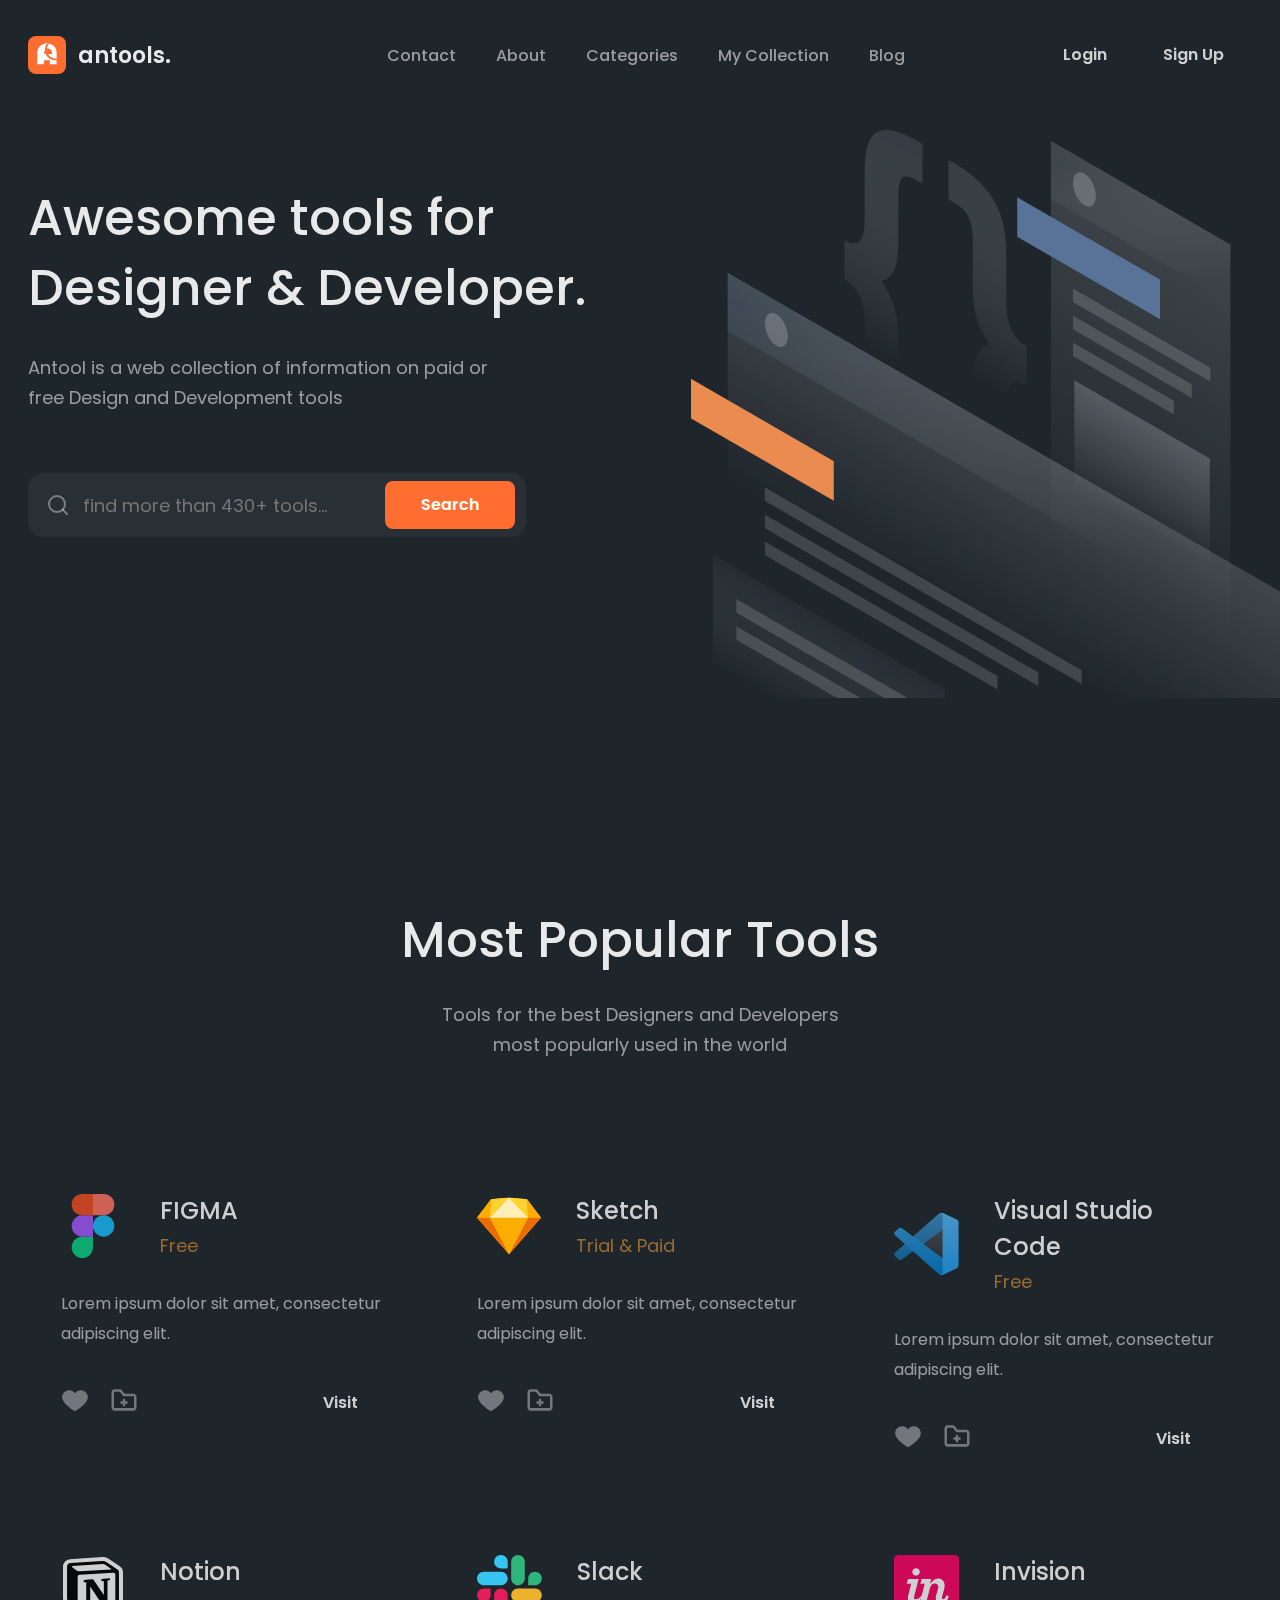
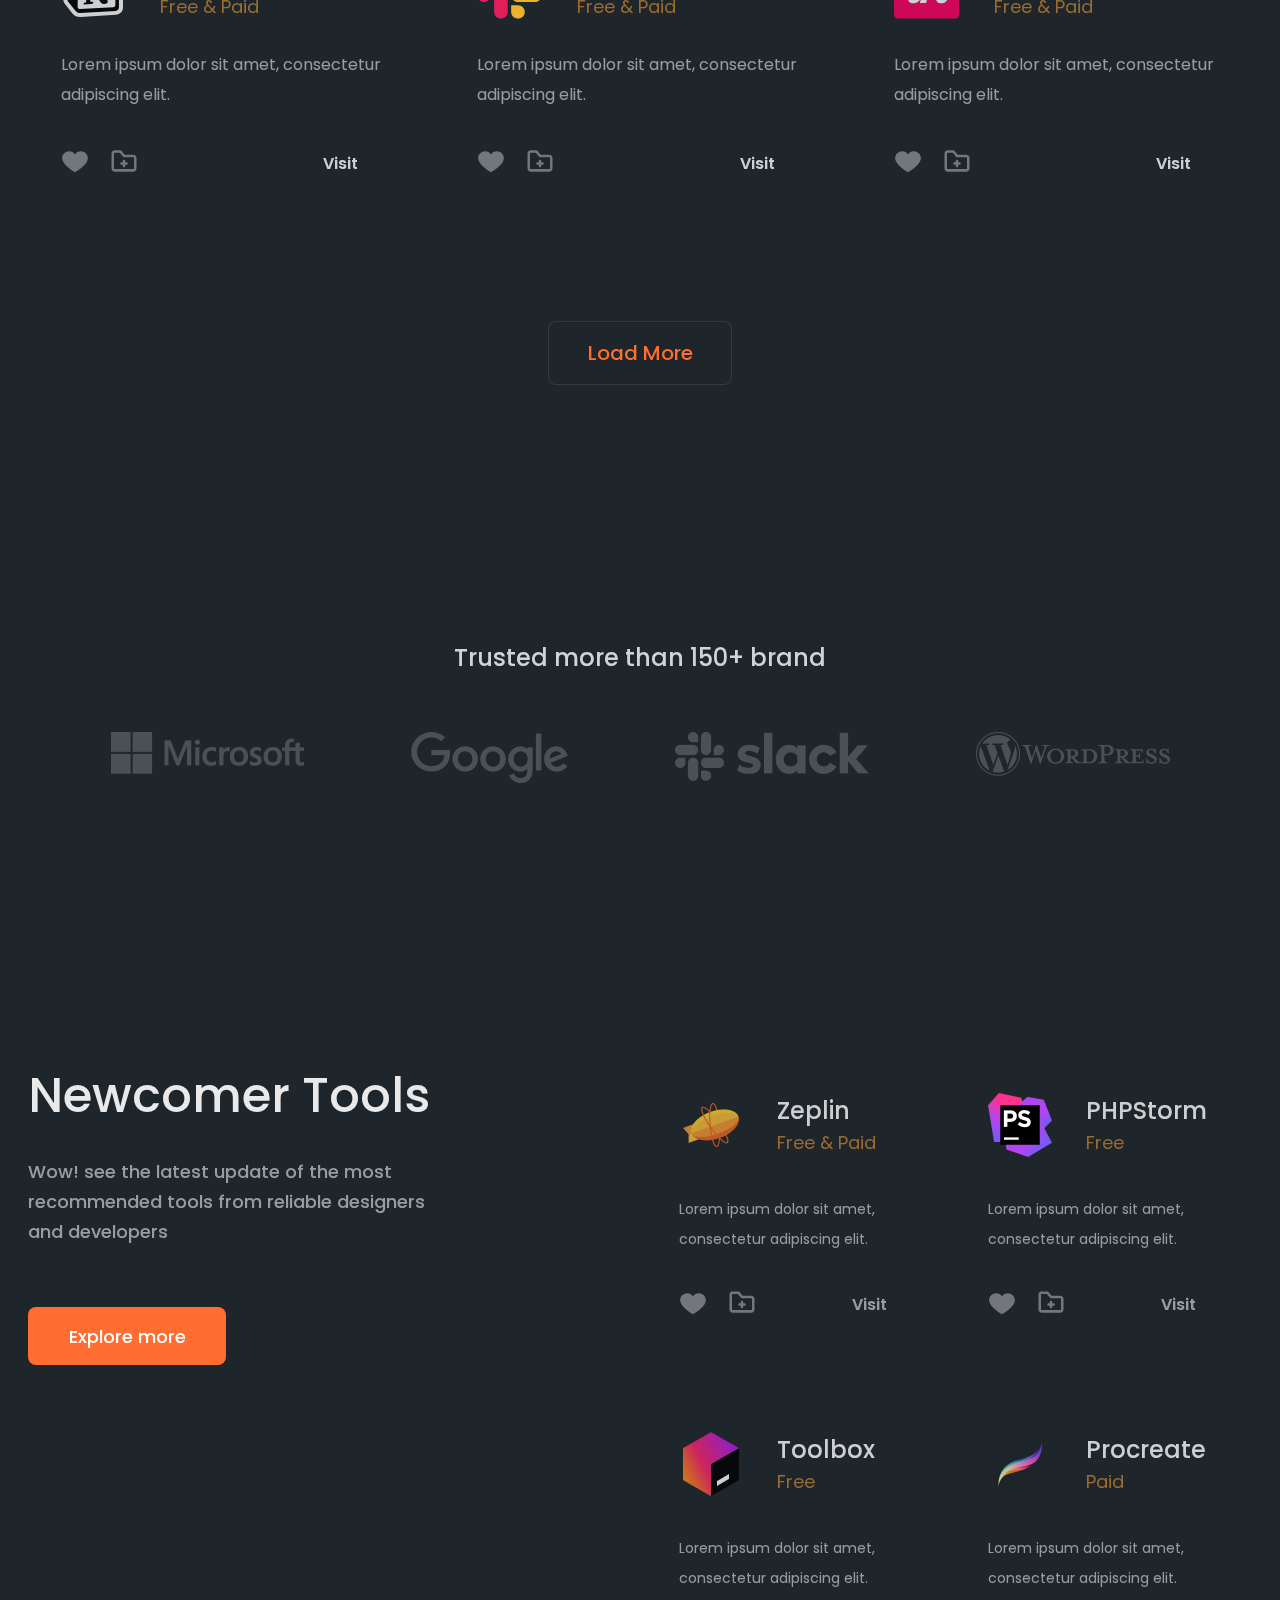
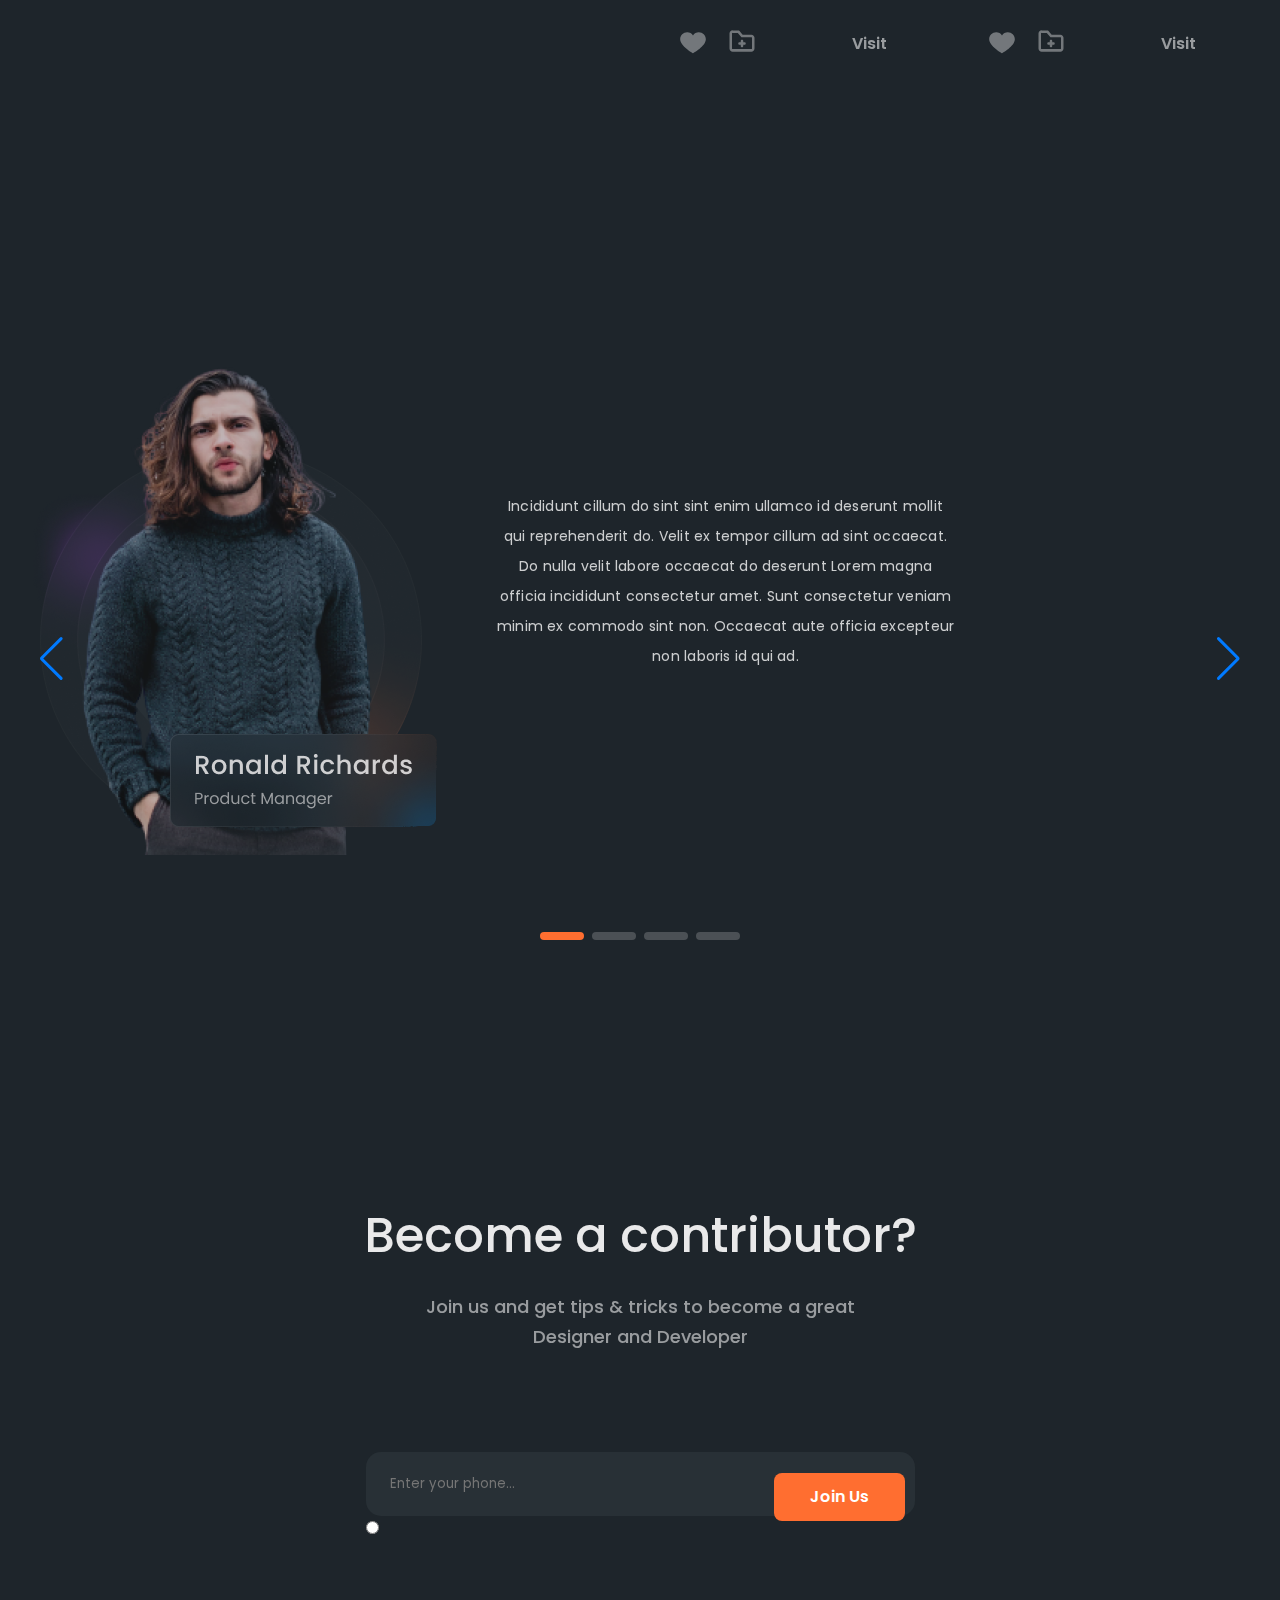
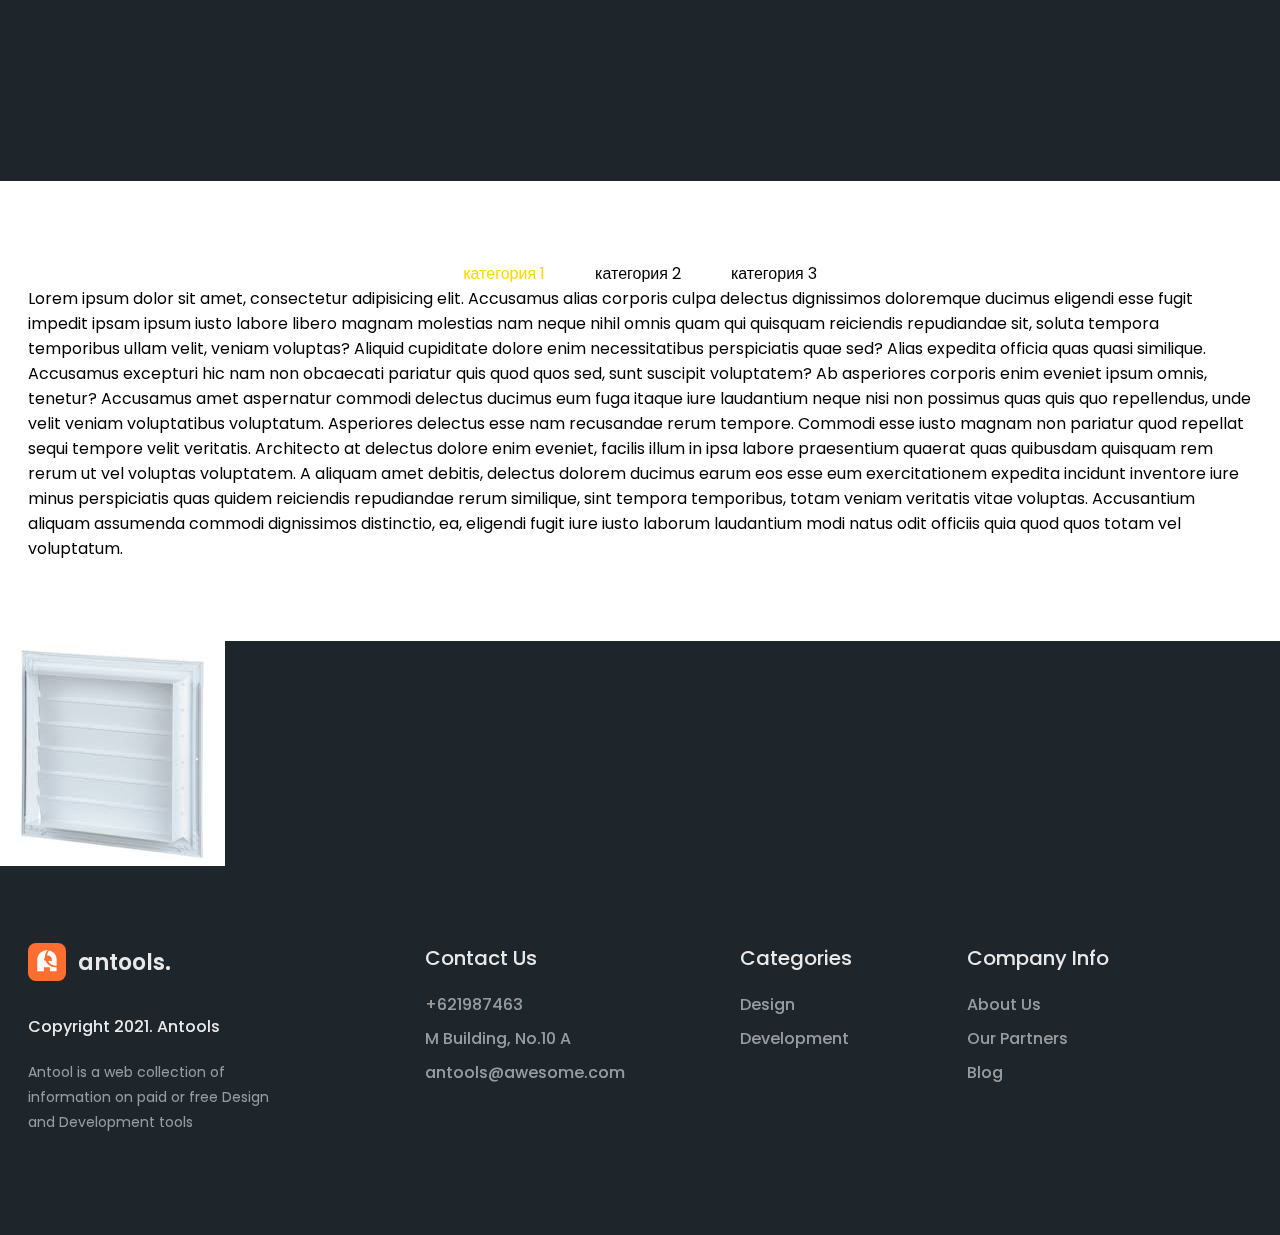
==== index.html @ e83e253d "first load" ====
<!doctype html>
<html lang="en">
<head>
    <meta charset="UTF-8">
    <meta name="viewport"
          content="width=device-width, user-scalable=no, initial-scale=1.0, maximum-scale=1.0, minimum-scale=1.0">
    <meta http-equiv="X-UA-Compatible" content="ie=edge">
    <title>Document</title>
    <link rel="stylesheet" href="src/css/style.css">
    <link
            rel="stylesheet"
            href="https://unpkg.com/swiper/swiper-bundle.min.css"
    />


</head>
<body>

<header id="header" class="header">
    <div class="container">
        <nav class="header__nav">
            <div class="logo">
                <svg width="38" height="38" viewBox="0 0 38 38" fill="none" xmlns="http://www.w3.org/2000/svg">
                    <rect width="38" height="38" rx="8" fill="#FF6E30"/>
                    <path fill-rule="evenodd" clip-rule="evenodd"
                          d="M19.9645 12.4359C19.632 12.4359 19.3089 12.4769 19 12.5542C19.1988 10.7606 19.9148 9.12398 20.9963 7.79492C25.2971 8.30464 28.6332 11.9646 28.6332 16.4029V22.7294C28.4605 22.7391 28.2864 22.744 28.1112 22.744C24.6706 22.744 21.6709 20.8483 20.1028 18.0423H23.9315V16.4029C23.9315 14.212 22.1554 12.4359 19.9645 12.4359Z"
                          fill="white"/>
                    <path fill-rule="evenodd" clip-rule="evenodd"
                          d="M9.25642 16.9507C9.25642 11.625 13.5738 7.30762 18.8995 7.30762C21.5623 7.30762 23.9731 8.38695 25.7182 10.132C24.1095 8.52336 21.9351 7.48044 19.5191 7.32724C17.894 9.12575 16.9044 11.5095 16.9044 14.1243C16.9044 14.3194 16.9099 14.5131 16.9208 14.7055C16.299 15.2538 15.9068 16.0565 15.9068 16.9507V17.6157H21.8922L17.5214 17.6158C18.9445 21.4968 22.672 24.2661 27.0462 24.2661C27.5546 24.2661 28.0543 24.2287 28.5425 24.1565V28.2563H21.8922V24.2661H15.9068V28.2563H9.25642V20.9409V16.9507Z"
                          fill="white"/>
                </svg>
                <h1 class="logo__title">antools.</h1>
            </div>

            <div class="header__right">
                <ul class="header__list">
                    <li class="header__item">
                        <a class="header__link" href="./pages/contact/index.html">
                            Contact
                        </a>
                    </li>
                    <li class="header__item">
                        <a class="header__link" href="./pages/about/index.html">
                            About
                        </a>
                    </li>
                    <li class="header__item">
                        <a class="header__link" href="">
                            Categories
                        </a>
                    </li>
                    <li class="header__item">
                        <a class="header__link" href="">
                            My Collection
                        </a>
                    </li>
                    <li class="header__item">
                        <a class="header__link" href="">
                            Blog
                        </a>
                    </li>
                </ul>
                <div class="header__btns">
                    <button class="btn btn_login" type="button">Login</button>
                    <button class="btn btn_signUp" type="button">Sign Up</button>
                </div>
            </div>
        </nav>
        <div class="burger ">
            <span class="burger__line"></span>
        </div>
    </div>
</header>
<main class="main">
    <section class="home">
        <div class="container">
            <h2 class="title title_left">
                Awesome tools for <br>
                Designer & Developer.
            </h2>

            <p class="subtitle subtitle_left">
                Antool is a web collection of information on paid or <br>
                free Design and Development tools
            </p>

            <form class="form" action="">
                    <span class='form__search'>
                        <svg width="25" height="24" viewBox="0 0 25 24" fill="none" xmlns="http://www.w3.org/2000/svg">
<path d="M11 19C15.4183 19 19 15.4183 19 11C19 6.58172 15.4183 3 11 3C6.58172 3 3 6.58172 3 11C3 15.4183 6.58172 19 11 19Z"
      stroke="white" stroke-opacity="0.38" stroke-width="2" stroke-linecap="round" stroke-linejoin="round"/>
<path d="M21 20.9999L16.65 16.6499" stroke="white" stroke-opacity="0.38" stroke-width="2" stroke-linecap="round"
      stroke-linejoin="round"/>
</svg>
                    </span>
                <input class="form__field" type="search" placeholder="find more than 430+ tools...">
                <button class="button button_form" type="submit">Search</button>
            </form>

        </div>
    </section>
    <section class="tools">
        <div class="container">
            <h2 class="title title_center">Most Popular Tools</h2>
            <p class="subtitle subtitle_center">Tools for the best Designers and Developers <br>
                most popularly used in the world</p>
            <div class="tools__row">
                <div class="tools__card">
                    <div class="tools__card-top">
                        <img class="tools__card-img" src="./src/images/tools/figma.svg" alt="Figma">
                        <div class="tools__card-info">
                            <h3 class="tools__card-title">FIGMA</h3>
                            <p class="tools__card-price">Free</p>
                        </div>
                    </div>
                    <p class="tools__card-text">
                        Lorem ipsum dolor sit amet, consectetur adipiscing elit.
                    </p>
                    <div class="tools__card-end">
                        <div class="tools__card-icons">
                                <span class="tools__card-icon">
                                    <svg width="28" height="28" viewBox="0 0 28 28" fill="none"
                                         xmlns="http://www.w3.org/2000/svg">
<path d="M19.8333 5.25C17.3833 5.25 15.225 6.475 14 8.4C12.775 6.475 10.6167 5.25 8.16667 5.25C4.31667 5.25 1.16667 8.4 1.16667 12.25C1.16667 19.1917 14 26.25 14 26.25C14 26.25 26.8333 19.25 26.8333 12.25C26.8333 8.4 23.6833 5.25 19.8333 5.25Z"
      fill="white" fill-opacity="0.38"/>
</svg>

                                </span>
                            <span class="tools__card-icon">
                                    <svg width="30" height="30" viewBox="0 0 30 30" fill="none"
                                         xmlns="http://www.w3.org/2000/svg">
<path d="M17.5 16.25H16.25V15C16.25 14.6685 16.1183 14.3505 15.8839 14.1161C15.6495 13.8817 15.3315 13.75 15 13.75C14.6685 13.75 14.3505 13.8817 14.1161 14.1161C13.8817 14.3505 13.75 14.6685 13.75 15V16.25H12.5C12.1685 16.25 11.8505 16.3817 11.6161 16.6161C11.3817 16.8505 11.25 17.1685 11.25 17.5C11.25 17.8315 11.3817 18.1495 11.6161 18.3839C11.8505 18.6183 12.1685 18.75 12.5 18.75H13.75V20C13.75 20.3315 13.8817 20.6495 14.1161 20.8839C14.3505 21.1183 14.6685 21.25 15 21.25C15.3315 21.25 15.6495 21.1183 15.8839 20.8839C16.1183 20.6495 16.25 20.3315 16.25 20V18.75H17.5C17.8315 18.75 18.1495 18.6183 18.3839 18.3839C18.6183 18.1495 18.75 17.8315 18.75 17.5C18.75 17.1685 18.6183 16.8505 18.3839 16.6161C18.1495 16.3817 17.8315 16.25 17.5 16.25Z"
      fill="white" fill-opacity="0.38"/>
<path d="M24.375 8.81249H15.625L12.3375 4.83749C12.2212 4.6941 12.0745 4.57825 11.9081 4.49829C11.7417 4.41832 11.5596 4.37621 11.375 4.37499H5.625C4.80826 4.36496 4.02083 4.67898 3.43512 5.24829C2.84942 5.8176 2.51317 6.59579 2.5 7.41249V22.5875C2.51317 23.4042 2.84942 24.1824 3.43512 24.7517C4.02083 25.321 4.80826 25.635 5.625 25.625H24.375C25.1917 25.635 25.9792 25.321 26.5649 24.7517C27.1506 24.1824 27.4868 23.4042 27.5 22.5875V11.85C27.4868 11.0333 27.1506 10.2551 26.5649 9.68579C25.9792 9.11648 25.1917 8.80246 24.375 8.81249ZM25 22.5625C24.9953 22.6392 24.9753 22.7142 24.9411 22.783C24.9069 22.8518 24.8593 22.9131 24.801 22.9632C24.7427 23.0133 24.675 23.0512 24.6019 23.0747C24.5287 23.0982 24.4515 23.1068 24.375 23.1H5.625C5.54846 23.1068 5.47132 23.0982 5.39815 23.0747C5.32498 23.0512 5.25726 23.0133 5.199 22.9632C5.14073 22.9131 5.0931 22.8518 5.05892 22.783C5.02474 22.7142 5.00471 22.6392 5 22.5625V7.41249C5.00471 7.33578 5.02474 7.2608 5.05892 7.19197C5.0931 7.12315 5.14073 7.06187 5.199 7.01176C5.25726 6.96165 5.32498 6.92373 5.39815 6.90024C5.47132 6.87675 5.54846 6.86816 5.625 6.87499H10.7875L14.0375 10.85C14.1538 10.9934 14.3005 11.1092 14.4669 11.1892C14.6333 11.2692 14.8154 11.3113 15 11.3125H24.375C24.4515 11.3057 24.5287 11.3142 24.6019 11.3377C24.675 11.3612 24.7427 11.3992 24.801 11.4493C24.8593 11.4994 24.9069 11.5606 24.9411 11.6295C24.9753 11.6983 24.9953 11.7733 25 11.85V22.5625Z"
      fill="white" fill-opacity="0.38"/>
</svg>

                                </span>
                        </div>
                        <button class="btn tools__card_btn">Visit</button>
                    </div>
                </div>
                <div class="tools__card">
                    <div class="tools__card-top">
                        <img class="tools__card-img" src="./src/images/tools/logos_sketch.svg" alt="img">
                        <div class="tools__card-info">
                            <h3 class="tools__card-title">Sketch</h3>
                            <p class="tools__card-price">Trial & Paid</p>
                        </div>
                    </div>
                    <p class="tools__card-text">
                        Lorem ipsum dolor sit amet, consectetur adipiscing elit.
                    </p>
                    <div class="tools__card-end">
                        <div class="tools__card-icons">
                                <span class="tools__card-icon">
                                    <svg width="28" height="28" viewBox="0 0 28 28" fill="none"
                                         xmlns="http://www.w3.org/2000/svg">
<path d="M19.8333 5.25C17.3833 5.25 15.225 6.475 14 8.4C12.775 6.475 10.6167 5.25 8.16667 5.25C4.31667 5.25 1.16667 8.4 1.16667 12.25C1.16667 19.1917 14 26.25 14 26.25C14 26.25 26.8333 19.25 26.8333 12.25C26.8333 8.4 23.6833 5.25 19.8333 5.25Z"
      fill="white" fill-opacity="0.38"/>
</svg>

                                </span>
                            <span class="tools__card-icon">
                                    <svg width="30" height="30" viewBox="0 0 30 30" fill="none"
                                         xmlns="http://www.w3.org/2000/svg">
<path d="M17.5 16.25H16.25V15C16.25 14.6685 16.1183 14.3505 15.8839 14.1161C15.6495 13.8817 15.3315 13.75 15 13.75C14.6685 13.75 14.3505 13.8817 14.1161 14.1161C13.8817 14.3505 13.75 14.6685 13.75 15V16.25H12.5C12.1685 16.25 11.8505 16.3817 11.6161 16.6161C11.3817 16.8505 11.25 17.1685 11.25 17.5C11.25 17.8315 11.3817 18.1495 11.6161 18.3839C11.8505 18.6183 12.1685 18.75 12.5 18.75H13.75V20C13.75 20.3315 13.8817 20.6495 14.1161 20.8839C14.3505 21.1183 14.6685 21.25 15 21.25C15.3315 21.25 15.6495 21.1183 15.8839 20.8839C16.1183 20.6495 16.25 20.3315 16.25 20V18.75H17.5C17.8315 18.75 18.1495 18.6183 18.3839 18.3839C18.6183 18.1495 18.75 17.8315 18.75 17.5C18.75 17.1685 18.6183 16.8505 18.3839 16.6161C18.1495 16.3817 17.8315 16.25 17.5 16.25Z"
      fill="white" fill-opacity="0.38"/>
<path d="M24.375 8.81249H15.625L12.3375 4.83749C12.2212 4.6941 12.0745 4.57825 11.9081 4.49829C11.7417 4.41832 11.5596 4.37621 11.375 4.37499H5.625C4.80826 4.36496 4.02083 4.67898 3.43512 5.24829C2.84942 5.8176 2.51317 6.59579 2.5 7.41249V22.5875C2.51317 23.4042 2.84942 24.1824 3.43512 24.7517C4.02083 25.321 4.80826 25.635 5.625 25.625H24.375C25.1917 25.635 25.9792 25.321 26.5649 24.7517C27.1506 24.1824 27.4868 23.4042 27.5 22.5875V11.85C27.4868 11.0333 27.1506 10.2551 26.5649 9.68579C25.9792 9.11648 25.1917 8.80246 24.375 8.81249ZM25 22.5625C24.9953 22.6392 24.9753 22.7142 24.9411 22.783C24.9069 22.8518 24.8593 22.9131 24.801 22.9632C24.7427 23.0133 24.675 23.0512 24.6019 23.0747C24.5287 23.0982 24.4515 23.1068 24.375 23.1H5.625C5.54846 23.1068 5.47132 23.0982 5.39815 23.0747C5.32498 23.0512 5.25726 23.0133 5.199 22.9632C5.14073 22.9131 5.0931 22.8518 5.05892 22.783C5.02474 22.7142 5.00471 22.6392 5 22.5625V7.41249C5.00471 7.33578 5.02474 7.2608 5.05892 7.19197C5.0931 7.12315 5.14073 7.06187 5.199 7.01176C5.25726 6.96165 5.32498 6.92373 5.39815 6.90024C5.47132 6.87675 5.54846 6.86816 5.625 6.87499H10.7875L14.0375 10.85C14.1538 10.9934 14.3005 11.1092 14.4669 11.1892C14.6333 11.2692 14.8154 11.3113 15 11.3125H24.375C24.4515 11.3057 24.5287 11.3142 24.6019 11.3377C24.675 11.3612 24.7427 11.3992 24.801 11.4493C24.8593 11.4994 24.9069 11.5606 24.9411 11.6295C24.9753 11.6983 24.9953 11.7733 25 11.85V22.5625Z"
      fill="white" fill-opacity="0.38"/>
</svg>

                                </span>
                        </div>
                        <button class="btn tools__card_btn">Visit</button>
                    </div>
                </div>
                <div class="tools__card">
                    <div class="tools__card-top">
                        <img class="tools__card-img" src="./src/images/tools/logos_visual-studio-code.svg" alt="img">
                        <div class="tools__card-info">
                            <h3 class="tools__card-title">Visual Studio Code</h3>
                            <p class="tools__card-price">Free</p>
                        </div>
                    </div>
                    <p class="tools__card-text">
                        Lorem ipsum dolor sit amet, consectetur adipiscing elit.
                    </p>
                    <div class="tools__card-end">
                        <div class="tools__card-icons">
                                <span class="tools__card-icon">
                                    <svg width="28" height="28" viewBox="0 0 28 28" fill="none"
                                         xmlns="http://www.w3.org/2000/svg">
<path d="M19.8333 5.25C17.3833 5.25 15.225 6.475 14 8.4C12.775 6.475 10.6167 5.25 8.16667 5.25C4.31667 5.25 1.16667 8.4 1.16667 12.25C1.16667 19.1917 14 26.25 14 26.25C14 26.25 26.8333 19.25 26.8333 12.25C26.8333 8.4 23.6833 5.25 19.8333 5.25Z"
      fill="white" fill-opacity="0.38"/>
</svg>

                                </span>
                            <span class="tools__card-icon">
                                    <svg width="30" height="30" viewBox="0 0 30 30" fill="none"
                                         xmlns="http://www.w3.org/2000/svg">
<path d="M17.5 16.25H16.25V15C16.25 14.6685 16.1183 14.3505 15.8839 14.1161C15.6495 13.8817 15.3315 13.75 15 13.75C14.6685 13.75 14.3505 13.8817 14.1161 14.1161C13.8817 14.3505 13.75 14.6685 13.75 15V16.25H12.5C12.1685 16.25 11.8505 16.3817 11.6161 16.6161C11.3817 16.8505 11.25 17.1685 11.25 17.5C11.25 17.8315 11.3817 18.1495 11.6161 18.3839C11.8505 18.6183 12.1685 18.75 12.5 18.75H13.75V20C13.75 20.3315 13.8817 20.6495 14.1161 20.8839C14.3505 21.1183 14.6685 21.25 15 21.25C15.3315 21.25 15.6495 21.1183 15.8839 20.8839C16.1183 20.6495 16.25 20.3315 16.25 20V18.75H17.5C17.8315 18.75 18.1495 18.6183 18.3839 18.3839C18.6183 18.1495 18.75 17.8315 18.75 17.5C18.75 17.1685 18.6183 16.8505 18.3839 16.6161C18.1495 16.3817 17.8315 16.25 17.5 16.25Z"
      fill="white" fill-opacity="0.38"/>
<path d="M24.375 8.81249H15.625L12.3375 4.83749C12.2212 4.6941 12.0745 4.57825 11.9081 4.49829C11.7417 4.41832 11.5596 4.37621 11.375 4.37499H5.625C4.80826 4.36496 4.02083 4.67898 3.43512 5.24829C2.84942 5.8176 2.51317 6.59579 2.5 7.41249V22.5875C2.51317 23.4042 2.84942 24.1824 3.43512 24.7517C4.02083 25.321 4.80826 25.635 5.625 25.625H24.375C25.1917 25.635 25.9792 25.321 26.5649 24.7517C27.1506 24.1824 27.4868 23.4042 27.5 22.5875V11.85C27.4868 11.0333 27.1506 10.2551 26.5649 9.68579C25.9792 9.11648 25.1917 8.80246 24.375 8.81249ZM25 22.5625C24.9953 22.6392 24.9753 22.7142 24.9411 22.783C24.9069 22.8518 24.8593 22.9131 24.801 22.9632C24.7427 23.0133 24.675 23.0512 24.6019 23.0747C24.5287 23.0982 24.4515 23.1068 24.375 23.1H5.625C5.54846 23.1068 5.47132 23.0982 5.39815 23.0747C5.32498 23.0512 5.25726 23.0133 5.199 22.9632C5.14073 22.9131 5.0931 22.8518 5.05892 22.783C5.02474 22.7142 5.00471 22.6392 5 22.5625V7.41249C5.00471 7.33578 5.02474 7.2608 5.05892 7.19197C5.0931 7.12315 5.14073 7.06187 5.199 7.01176C5.25726 6.96165 5.32498 6.92373 5.39815 6.90024C5.47132 6.87675 5.54846 6.86816 5.625 6.87499H10.7875L14.0375 10.85C14.1538 10.9934 14.3005 11.1092 14.4669 11.1892C14.6333 11.2692 14.8154 11.3113 15 11.3125H24.375C24.4515 11.3057 24.5287 11.3142 24.6019 11.3377C24.675 11.3612 24.7427 11.3992 24.801 11.4493C24.8593 11.4994 24.9069 11.5606 24.9411 11.6295C24.9753 11.6983 24.9953 11.7733 25 11.85V22.5625Z"
      fill="white" fill-opacity="0.38"/>
</svg>

                                </span>
                        </div>
                        <button class="btn tools__card_btn">Visit</button>
                    </div>
                </div>
                <div class="tools__card">
                    <div class="tools__card-top">
                        <img class="tools__card-img" src="./src/images/tools/notion.svg" alt="img">
                        <div class="tools__card-info">
                            <h3 class="tools__card-title">Notion</h3>
                            <p class="tools__card-price">Free & Paid</p>
                        </div>
                    </div>
                    <p class="tools__card-text">
                        Lorem ipsum dolor sit amet, consectetur adipiscing elit.
                    </p>
                    <div class="tools__card-end">
                        <div class="tools__card-icons">
                                <span class="tools__card-icon">
                                    <svg width="28" height="28" viewBox="0 0 28 28" fill="none"
                                         xmlns="http://www.w3.org/2000/svg">
<path d="M19.8333 5.25C17.3833 5.25 15.225 6.475 14 8.4C12.775 6.475 10.6167 5.25 8.16667 5.25C4.31667 5.25 1.16667 8.4 1.16667 12.25C1.16667 19.1917 14 26.25 14 26.25C14 26.25 26.8333 19.25 26.8333 12.25C26.8333 8.4 23.6833 5.25 19.8333 5.25Z"
      fill="white" fill-opacity="0.38"/>
</svg>

                                </span>
                            <span class="tools__card-icon">
                                    <svg width="30" height="30" viewBox="0 0 30 30" fill="none"
                                         xmlns="http://www.w3.org/2000/svg">
<path d="M17.5 16.25H16.25V15C16.25 14.6685 16.1183 14.3505 15.8839 14.1161C15.6495 13.8817 15.3315 13.75 15 13.75C14.6685 13.75 14.3505 13.8817 14.1161 14.1161C13.8817 14.3505 13.75 14.6685 13.75 15V16.25H12.5C12.1685 16.25 11.8505 16.3817 11.6161 16.6161C11.3817 16.8505 11.25 17.1685 11.25 17.5C11.25 17.8315 11.3817 18.1495 11.6161 18.3839C11.8505 18.6183 12.1685 18.75 12.5 18.75H13.75V20C13.75 20.3315 13.8817 20.6495 14.1161 20.8839C14.3505 21.1183 14.6685 21.25 15 21.25C15.3315 21.25 15.6495 21.1183 15.8839 20.8839C16.1183 20.6495 16.25 20.3315 16.25 20V18.75H17.5C17.8315 18.75 18.1495 18.6183 18.3839 18.3839C18.6183 18.1495 18.75 17.8315 18.75 17.5C18.75 17.1685 18.6183 16.8505 18.3839 16.6161C18.1495 16.3817 17.8315 16.25 17.5 16.25Z"
      fill="white" fill-opacity="0.38"/>
<path d="M24.375 8.81249H15.625L12.3375 4.83749C12.2212 4.6941 12.0745 4.57825 11.9081 4.49829C11.7417 4.41832 11.5596 4.37621 11.375 4.37499H5.625C4.80826 4.36496 4.02083 4.67898 3.43512 5.24829C2.84942 5.8176 2.51317 6.59579 2.5 7.41249V22.5875C2.51317 23.4042 2.84942 24.1824 3.43512 24.7517C4.02083 25.321 4.80826 25.635 5.625 25.625H24.375C25.1917 25.635 25.9792 25.321 26.5649 24.7517C27.1506 24.1824 27.4868 23.4042 27.5 22.5875V11.85C27.4868 11.0333 27.1506 10.2551 26.5649 9.68579C25.9792 9.11648 25.1917 8.80246 24.375 8.81249ZM25 22.5625C24.9953 22.6392 24.9753 22.7142 24.9411 22.783C24.9069 22.8518 24.8593 22.9131 24.801 22.9632C24.7427 23.0133 24.675 23.0512 24.6019 23.0747C24.5287 23.0982 24.4515 23.1068 24.375 23.1H5.625C5.54846 23.1068 5.47132 23.0982 5.39815 23.0747C5.32498 23.0512 5.25726 23.0133 5.199 22.9632C5.14073 22.9131 5.0931 22.8518 5.05892 22.783C5.02474 22.7142 5.00471 22.6392 5 22.5625V7.41249C5.00471 7.33578 5.02474 7.2608 5.05892 7.19197C5.0931 7.12315 5.14073 7.06187 5.199 7.01176C5.25726 6.96165 5.32498 6.92373 5.39815 6.90024C5.47132 6.87675 5.54846 6.86816 5.625 6.87499H10.7875L14.0375 10.85C14.1538 10.9934 14.3005 11.1092 14.4669 11.1892C14.6333 11.2692 14.8154 11.3113 15 11.3125H24.375C24.4515 11.3057 24.5287 11.3142 24.6019 11.3377C24.675 11.3612 24.7427 11.3992 24.801 11.4493C24.8593 11.4994 24.9069 11.5606 24.9411 11.6295C24.9753 11.6983 24.9953 11.7733 25 11.85V22.5625Z"
      fill="white" fill-opacity="0.38"/>
</svg>

                                </span>
                        </div>
                        <button class="btn tools__card_btn">Visit</button>
                    </div>
                </div>
                <div class="tools__card">
                    <div class="tools__card-top">
                        <img class="tools__card-img" src="./src/images/tools/Group%20(5).svg" alt="img">
                        <div class="tools__card-info">
                            <h3 class="tools__card-title">Slack</h3>
                            <p class="tools__card-price">Free & Paid</p>
                        </div>
                    </div>
                    <p class="tools__card-text">
                        Lorem ipsum dolor sit amet, consectetur adipiscing elit.
                    </p>
                    <div class="tools__card-end">
                        <div class="tools__card-icons">
                                <span class="tools__card-icon">
                                    <svg width="28" height="28" viewBox="0 0 28 28" fill="none"
                                         xmlns="http://www.w3.org/2000/svg">
<path d="M19.8333 5.25C17.3833 5.25 15.225 6.475 14 8.4C12.775 6.475 10.6167 5.25 8.16667 5.25C4.31667 5.25 1.16667 8.4 1.16667 12.25C1.16667 19.1917 14 26.25 14 26.25C14 26.25 26.8333 19.25 26.8333 12.25C26.8333 8.4 23.6833 5.25 19.8333 5.25Z"
      fill="white" fill-opacity="0.38"/>
</svg>

                                </span>
                            <span class="tools__card-icon">
                                    <svg width="30" height="30" viewBox="0 0 30 30" fill="none"
                                         xmlns="http://www.w3.org/2000/svg">
<path d="M17.5 16.25H16.25V15C16.25 14.6685 16.1183 14.3505 15.8839 14.1161C15.6495 13.8817 15.3315 13.75 15 13.75C14.6685 13.75 14.3505 13.8817 14.1161 14.1161C13.8817 14.3505 13.75 14.6685 13.75 15V16.25H12.5C12.1685 16.25 11.8505 16.3817 11.6161 16.6161C11.3817 16.8505 11.25 17.1685 11.25 17.5C11.25 17.8315 11.3817 18.1495 11.6161 18.3839C11.8505 18.6183 12.1685 18.75 12.5 18.75H13.75V20C13.75 20.3315 13.8817 20.6495 14.1161 20.8839C14.3505 21.1183 14.6685 21.25 15 21.25C15.3315 21.25 15.6495 21.1183 15.8839 20.8839C16.1183 20.6495 16.25 20.3315 16.25 20V18.75H17.5C17.8315 18.75 18.1495 18.6183 18.3839 18.3839C18.6183 18.1495 18.75 17.8315 18.75 17.5C18.75 17.1685 18.6183 16.8505 18.3839 16.6161C18.1495 16.3817 17.8315 16.25 17.5 16.25Z"
      fill="white" fill-opacity="0.38"/>
<path d="M24.375 8.81249H15.625L12.3375 4.83749C12.2212 4.6941 12.0745 4.57825 11.9081 4.49829C11.7417 4.41832 11.5596 4.37621 11.375 4.37499H5.625C4.80826 4.36496 4.02083 4.67898 3.43512 5.24829C2.84942 5.8176 2.51317 6.59579 2.5 7.41249V22.5875C2.51317 23.4042 2.84942 24.1824 3.43512 24.7517C4.02083 25.321 4.80826 25.635 5.625 25.625H24.375C25.1917 25.635 25.9792 25.321 26.5649 24.7517C27.1506 24.1824 27.4868 23.4042 27.5 22.5875V11.85C27.4868 11.0333 27.1506 10.2551 26.5649 9.68579C25.9792 9.11648 25.1917 8.80246 24.375 8.81249ZM25 22.5625C24.9953 22.6392 24.9753 22.7142 24.9411 22.783C24.9069 22.8518 24.8593 22.9131 24.801 22.9632C24.7427 23.0133 24.675 23.0512 24.6019 23.0747C24.5287 23.0982 24.4515 23.1068 24.375 23.1H5.625C5.54846 23.1068 5.47132 23.0982 5.39815 23.0747C5.32498 23.0512 5.25726 23.0133 5.199 22.9632C5.14073 22.9131 5.0931 22.8518 5.05892 22.783C5.02474 22.7142 5.00471 22.6392 5 22.5625V7.41249C5.00471 7.33578 5.02474 7.2608 5.05892 7.19197C5.0931 7.12315 5.14073 7.06187 5.199 7.01176C5.25726 6.96165 5.32498 6.92373 5.39815 6.90024C5.47132 6.87675 5.54846 6.86816 5.625 6.87499H10.7875L14.0375 10.85C14.1538 10.9934 14.3005 11.1092 14.4669 11.1892C14.6333 11.2692 14.8154 11.3113 15 11.3125H24.375C24.4515 11.3057 24.5287 11.3142 24.6019 11.3377C24.675 11.3612 24.7427 11.3992 24.801 11.4493C24.8593 11.4994 24.9069 11.5606 24.9411 11.6295C24.9753 11.6983 24.9953 11.7733 25 11.85V22.5625Z"
      fill="white" fill-opacity="0.38"/>
</svg>

                                </span>
                        </div>
                        <button class="btn tools__card_btn">Visit</button>
                    </div>
                </div>
                <div class="tools__card">
                    <div class="tools__card-top">
                        <img class="tools__card-img" src="./src/images/tools/logos_invision-icon.svg" alt="img">
                        <div class="tools__card-info">
                            <h3 class="tools__card-title">Invision</h3>
                            <p class="tools__card-price">Free & Paid</p>
                        </div>
                    </div>
                    <p class="tools__card-text">
                        Lorem ipsum dolor sit amet, consectetur adipiscing elit.
                    </p>
                    <div class="tools__card-end">
                        <div class="tools__card-icons">
                                <span class="tools__card-icon">
                                    <svg width="28" height="28" viewBox="0 0 28 28" fill="none"
                                         xmlns="http://www.w3.org/2000/svg">
<path d="M19.8333 5.25C17.3833 5.25 15.225 6.475 14 8.4C12.775 6.475 10.6167 5.25 8.16667 5.25C4.31667 5.25 1.16667 8.4 1.16667 12.25C1.16667 19.1917 14 26.25 14 26.25C14 26.25 26.8333 19.25 26.8333 12.25C26.8333 8.4 23.6833 5.25 19.8333 5.25Z"
      fill="white" fill-opacity="0.38"/>
</svg>

                                </span>
                            <span class="tools__card-icon">
                                    <svg width="30" height="30" viewBox="0 0 30 30" fill="none"
                                         xmlns="http://www.w3.org/2000/svg">
<path d="M17.5 16.25H16.25V15C16.25 14.6685 16.1183 14.3505 15.8839 14.1161C15.6495 13.8817 15.3315 13.75 15 13.75C14.6685 13.75 14.3505 13.8817 14.1161 14.1161C13.8817 14.3505 13.75 14.6685 13.75 15V16.25H12.5C12.1685 16.25 11.8505 16.3817 11.6161 16.6161C11.3817 16.8505 11.25 17.1685 11.25 17.5C11.25 17.8315 11.3817 18.1495 11.6161 18.3839C11.8505 18.6183 12.1685 18.75 12.5 18.75H13.75V20C13.75 20.3315 13.8817 20.6495 14.1161 20.8839C14.3505 21.1183 14.6685 21.25 15 21.25C15.3315 21.25 15.6495 21.1183 15.8839 20.8839C16.1183 20.6495 16.25 20.3315 16.25 20V18.75H17.5C17.8315 18.75 18.1495 18.6183 18.3839 18.3839C18.6183 18.1495 18.75 17.8315 18.75 17.5C18.75 17.1685 18.6183 16.8505 18.3839 16.6161C18.1495 16.3817 17.8315 16.25 17.5 16.25Z"
      fill="white" fill-opacity="0.38"/>
<path d="M24.375 8.81249H15.625L12.3375 4.83749C12.2212 4.6941 12.0745 4.57825 11.9081 4.49829C11.7417 4.41832 11.5596 4.37621 11.375 4.37499H5.625C4.80826 4.36496 4.02083 4.67898 3.43512 5.24829C2.84942 5.8176 2.51317 6.59579 2.5 7.41249V22.5875C2.51317 23.4042 2.84942 24.1824 3.43512 24.7517C4.02083 25.321 4.80826 25.635 5.625 25.625H24.375C25.1917 25.635 25.9792 25.321 26.5649 24.7517C27.1506 24.1824 27.4868 23.4042 27.5 22.5875V11.85C27.4868 11.0333 27.1506 10.2551 26.5649 9.68579C25.9792 9.11648 25.1917 8.80246 24.375 8.81249ZM25 22.5625C24.9953 22.6392 24.9753 22.7142 24.9411 22.783C24.9069 22.8518 24.8593 22.9131 24.801 22.9632C24.7427 23.0133 24.675 23.0512 24.6019 23.0747C24.5287 23.0982 24.4515 23.1068 24.375 23.1H5.625C5.54846 23.1068 5.47132 23.0982 5.39815 23.0747C5.32498 23.0512 5.25726 23.0133 5.199 22.9632C5.14073 22.9131 5.0931 22.8518 5.05892 22.783C5.02474 22.7142 5.00471 22.6392 5 22.5625V7.41249C5.00471 7.33578 5.02474 7.2608 5.05892 7.19197C5.0931 7.12315 5.14073 7.06187 5.199 7.01176C5.25726 6.96165 5.32498 6.92373 5.39815 6.90024C5.47132 6.87675 5.54846 6.86816 5.625 6.87499H10.7875L14.0375 10.85C14.1538 10.9934 14.3005 11.1092 14.4669 11.1892C14.6333 11.2692 14.8154 11.3113 15 11.3125H24.375C24.4515 11.3057 24.5287 11.3142 24.6019 11.3377C24.675 11.3612 24.7427 11.3992 24.801 11.4493C24.8593 11.4994 24.9069 11.5606 24.9411 11.6295C24.9753 11.6983 24.9953 11.7733 25 11.85V22.5625Z"
      fill="white" fill-opacity="0.38"/>
</svg>

                                </span>
                        </div>
                        <button class="btn tools__card_btn">Visit</button>
                    </div>
                </div>
                <div class="tools__card tools__card_hide">
                    <div class="tools__card-top">
                        <img class="tools__card-img" src="./src/images/tools/figma.svg" alt="Figma">
                        <div class="tools__card-info">
                            <h3 class="tools__card-title">FIGMA</h3>
                            <p class="tools__card-price">Free</p>
                        </div>
                    </div>
                    <p class="tools__card-text">
                        Lorem ipsum dolor sit amet, consectetur adipiscing elit.
                    </p>
                    <div class="tools__card-end">
                        <div class="tools__card-icons">
                                <span class="tools__card-icon">
                                    <svg width="28" height="28" viewBox="0 0 28 28" fill="none"
                                         xmlns="http://www.w3.org/2000/svg">
<path d="M19.8333 5.25C17.3833 5.25 15.225 6.475 14 8.4C12.775 6.475 10.6167 5.25 8.16667 5.25C4.31667 5.25 1.16667 8.4 1.16667 12.25C1.16667 19.1917 14 26.25 14 26.25C14 26.25 26.8333 19.25 26.8333 12.25C26.8333 8.4 23.6833 5.25 19.8333 5.25Z"
      fill="white" fill-opacity="0.38"/>
</svg>

                                </span>
                            <span class="tools__card-icon">
                                    <svg width="30" height="30" viewBox="0 0 30 30" fill="none"
                                         xmlns="http://www.w3.org/2000/svg">
<path d="M17.5 16.25H16.25V15C16.25 14.6685 16.1183 14.3505 15.8839 14.1161C15.6495 13.8817 15.3315 13.75 15 13.75C14.6685 13.75 14.3505 13.8817 14.1161 14.1161C13.8817 14.3505 13.75 14.6685 13.75 15V16.25H12.5C12.1685 16.25 11.8505 16.3817 11.6161 16.6161C11.3817 16.8505 11.25 17.1685 11.25 17.5C11.25 17.8315 11.3817 18.1495 11.6161 18.3839C11.8505 18.6183 12.1685 18.75 12.5 18.75H13.75V20C13.75 20.3315 13.8817 20.6495 14.1161 20.8839C14.3505 21.1183 14.6685 21.25 15 21.25C15.3315 21.25 15.6495 21.1183 15.8839 20.8839C16.1183 20.6495 16.25 20.3315 16.25 20V18.75H17.5C17.8315 18.75 18.1495 18.6183 18.3839 18.3839C18.6183 18.1495 18.75 17.8315 18.75 17.5C18.75 17.1685 18.6183 16.8505 18.3839 16.6161C18.1495 16.3817 17.8315 16.25 17.5 16.25Z"
      fill="white" fill-opacity="0.38"/>
<path d="M24.375 8.81249H15.625L12.3375 4.83749C12.2212 4.6941 12.0745 4.57825 11.9081 4.49829C11.7417 4.41832 11.5596 4.37621 11.375 4.37499H5.625C4.80826 4.36496 4.02083 4.67898 3.43512 5.24829C2.84942 5.8176 2.51317 6.59579 2.5 7.41249V22.5875C2.51317 23.4042 2.84942 24.1824 3.43512 24.7517C4.02083 25.321 4.80826 25.635 5.625 25.625H24.375C25.1917 25.635 25.9792 25.321 26.5649 24.7517C27.1506 24.1824 27.4868 23.4042 27.5 22.5875V11.85C27.4868 11.0333 27.1506 10.2551 26.5649 9.68579C25.9792 9.11648 25.1917 8.80246 24.375 8.81249ZM25 22.5625C24.9953 22.6392 24.9753 22.7142 24.9411 22.783C24.9069 22.8518 24.8593 22.9131 24.801 22.9632C24.7427 23.0133 24.675 23.0512 24.6019 23.0747C24.5287 23.0982 24.4515 23.1068 24.375 23.1H5.625C5.54846 23.1068 5.47132 23.0982 5.39815 23.0747C5.32498 23.0512 5.25726 23.0133 5.199 22.9632C5.14073 22.9131 5.0931 22.8518 5.05892 22.783C5.02474 22.7142 5.00471 22.6392 5 22.5625V7.41249C5.00471 7.33578 5.02474 7.2608 5.05892 7.19197C5.0931 7.12315 5.14073 7.06187 5.199 7.01176C5.25726 6.96165 5.32498 6.92373 5.39815 6.90024C5.47132 6.87675 5.54846 6.86816 5.625 6.87499H10.7875L14.0375 10.85C14.1538 10.9934 14.3005 11.1092 14.4669 11.1892C14.6333 11.2692 14.8154 11.3113 15 11.3125H24.375C24.4515 11.3057 24.5287 11.3142 24.6019 11.3377C24.675 11.3612 24.7427 11.3992 24.801 11.4493C24.8593 11.4994 24.9069 11.5606 24.9411 11.6295C24.9753 11.6983 24.9953 11.7733 25 11.85V22.5625Z"
      fill="white" fill-opacity="0.38"/>
</svg>

                                </span>
                        </div>
                        <button class="btn tools__card_btn">Visit</button>
                    </div>
                </div>
                <div class="tools__card tools__card_hide">
                    <div class="tools__card-top">
                        <img class="tools__card-img" src="./src/images/tools/figma.svg" alt="Figma">
                        <div class="tools__card-info">
                            <h3 class="tools__card-title">FIGMA</h3>
                            <p class="tools__card-price">Free</p>
                        </div>
                    </div>
                    <p class="tools__card-text">
                        Lorem ipsum dolor sit amet, consectetur adipiscing elit.
                    </p>
                    <div class="tools__card-end">
                        <div class="tools__card-icons">
                                <span class="tools__card-icon">
                                    <svg width="28" height="28" viewBox="0 0 28 28" fill="none"
                                         xmlns="http://www.w3.org/2000/svg">
<path d="M19.8333 5.25C17.3833 5.25 15.225 6.475 14 8.4C12.775 6.475 10.6167 5.25 8.16667 5.25C4.31667 5.25 1.16667 8.4 1.16667 12.25C1.16667 19.1917 14 26.25 14 26.25C14 26.25 26.8333 19.25 26.8333 12.25C26.8333 8.4 23.6833 5.25 19.8333 5.25Z"
      fill="white" fill-opacity="0.38"/>
</svg>

                                </span>
                            <span class="tools__card-icon">
                                    <svg width="30" height="30" viewBox="0 0 30 30" fill="none"
                                         xmlns="http://www.w3.org/2000/svg">
<path d="M17.5 16.25H16.25V15C16.25 14.6685 16.1183 14.3505 15.8839 14.1161C15.6495 13.8817 15.3315 13.75 15 13.75C14.6685 13.75 14.3505 13.8817 14.1161 14.1161C13.8817 14.3505 13.75 14.6685 13.75 15V16.25H12.5C12.1685 16.25 11.8505 16.3817 11.6161 16.6161C11.3817 16.8505 11.25 17.1685 11.25 17.5C11.25 17.8315 11.3817 18.1495 11.6161 18.3839C11.8505 18.6183 12.1685 18.75 12.5 18.75H13.75V20C13.75 20.3315 13.8817 20.6495 14.1161 20.8839C14.3505 21.1183 14.6685 21.25 15 21.25C15.3315 21.25 15.6495 21.1183 15.8839 20.8839C16.1183 20.6495 16.25 20.3315 16.25 20V18.75H17.5C17.8315 18.75 18.1495 18.6183 18.3839 18.3839C18.6183 18.1495 18.75 17.8315 18.75 17.5C18.75 17.1685 18.6183 16.8505 18.3839 16.6161C18.1495 16.3817 17.8315 16.25 17.5 16.25Z"
      fill="white" fill-opacity="0.38"/>
<path d="M24.375 8.81249H15.625L12.3375 4.83749C12.2212 4.6941 12.0745 4.57825 11.9081 4.49829C11.7417 4.41832 11.5596 4.37621 11.375 4.37499H5.625C4.80826 4.36496 4.02083 4.67898 3.43512 5.24829C2.84942 5.8176 2.51317 6.59579 2.5 7.41249V22.5875C2.51317 23.4042 2.84942 24.1824 3.43512 24.7517C4.02083 25.321 4.80826 25.635 5.625 25.625H24.375C25.1917 25.635 25.9792 25.321 26.5649 24.7517C27.1506 24.1824 27.4868 23.4042 27.5 22.5875V11.85C27.4868 11.0333 27.1506 10.2551 26.5649 9.68579C25.9792 9.11648 25.1917 8.80246 24.375 8.81249ZM25 22.5625C24.9953 22.6392 24.9753 22.7142 24.9411 22.783C24.9069 22.8518 24.8593 22.9131 24.801 22.9632C24.7427 23.0133 24.675 23.0512 24.6019 23.0747C24.5287 23.0982 24.4515 23.1068 24.375 23.1H5.625C5.54846 23.1068 5.47132 23.0982 5.39815 23.0747C5.32498 23.0512 5.25726 23.0133 5.199 22.9632C5.14073 22.9131 5.0931 22.8518 5.05892 22.783C5.02474 22.7142 5.00471 22.6392 5 22.5625V7.41249C5.00471 7.33578 5.02474 7.2608 5.05892 7.19197C5.0931 7.12315 5.14073 7.06187 5.199 7.01176C5.25726 6.96165 5.32498 6.92373 5.39815 6.90024C5.47132 6.87675 5.54846 6.86816 5.625 6.87499H10.7875L14.0375 10.85C14.1538 10.9934 14.3005 11.1092 14.4669 11.1892C14.6333 11.2692 14.8154 11.3113 15 11.3125H24.375C24.4515 11.3057 24.5287 11.3142 24.6019 11.3377C24.675 11.3612 24.7427 11.3992 24.801 11.4493C24.8593 11.4994 24.9069 11.5606 24.9411 11.6295C24.9753 11.6983 24.9953 11.7733 25 11.85V22.5625Z"
      fill="white" fill-opacity="0.38"/>
</svg>

                                </span>
                        </div>
                        <button class="btn tools__card_btn">Visit</button>
                    </div>
                </div>
                <div class="tools__card tools__card_hide">
                    <div class="tools__card-top">
                        <img class="tools__card-img" src="./src/images/tools/figma.svg" alt="Figma">
                        <div class="tools__card-info">
                            <h3 class="tools__card-title">FIGMA</h3>
                            <p class="tools__card-price">Free</p>
                        </div>
                    </div>
                    <p class="tools__card-text">
                        Lorem ipsum dolor sit amet, consectetur adipiscing elit.
                    </p>
                    <div class="tools__card-end">
                        <div class="tools__card-icons">
                                <span class="tools__card-icon">
                                    <svg width="28" height="28" viewBox="0 0 28 28" fill="none"
                                         xmlns="http://www.w3.org/2000/svg">
<path d="M19.8333 5.25C17.3833 5.25 15.225 6.475 14 8.4C12.775 6.475 10.6167 5.25 8.16667 5.25C4.31667 5.25 1.16667 8.4 1.16667 12.25C1.16667 19.1917 14 26.25 14 26.25C14 26.25 26.8333 19.25 26.8333 12.25C26.8333 8.4 23.6833 5.25 19.8333 5.25Z"
      fill="white" fill-opacity="0.38"/>
</svg>

                                </span>
                            <span class="tools__card-icon">
                                    <svg width="30" height="30" viewBox="0 0 30 30" fill="none"
                                         xmlns="http://www.w3.org/2000/svg">
<path d="M17.5 16.25H16.25V15C16.25 14.6685 16.1183 14.3505 15.8839 14.1161C15.6495 13.8817 15.3315 13.75 15 13.75C14.6685 13.75 14.3505 13.8817 14.1161 14.1161C13.8817 14.3505 13.75 14.6685 13.75 15V16.25H12.5C12.1685 16.25 11.8505 16.3817 11.6161 16.6161C11.3817 16.8505 11.25 17.1685 11.25 17.5C11.25 17.8315 11.3817 18.1495 11.6161 18.3839C11.8505 18.6183 12.1685 18.75 12.5 18.75H13.75V20C13.75 20.3315 13.8817 20.6495 14.1161 20.8839C14.3505 21.1183 14.6685 21.25 15 21.25C15.3315 21.25 15.6495 21.1183 15.8839 20.8839C16.1183 20.6495 16.25 20.3315 16.25 20V18.75H17.5C17.8315 18.75 18.1495 18.6183 18.3839 18.3839C18.6183 18.1495 18.75 17.8315 18.75 17.5C18.75 17.1685 18.6183 16.8505 18.3839 16.6161C18.1495 16.3817 17.8315 16.25 17.5 16.25Z"
      fill="white" fill-opacity="0.38"/>
<path d="M24.375 8.81249H15.625L12.3375 4.83749C12.2212 4.6941 12.0745 4.57825 11.9081 4.49829C11.7417 4.41832 11.5596 4.37621 11.375 4.37499H5.625C4.80826 4.36496 4.02083 4.67898 3.43512 5.24829C2.84942 5.8176 2.51317 6.59579 2.5 7.41249V22.5875C2.51317 23.4042 2.84942 24.1824 3.43512 24.7517C4.02083 25.321 4.80826 25.635 5.625 25.625H24.375C25.1917 25.635 25.9792 25.321 26.5649 24.7517C27.1506 24.1824 27.4868 23.4042 27.5 22.5875V11.85C27.4868 11.0333 27.1506 10.2551 26.5649 9.68579C25.9792 9.11648 25.1917 8.80246 24.375 8.81249ZM25 22.5625C24.9953 22.6392 24.9753 22.7142 24.9411 22.783C24.9069 22.8518 24.8593 22.9131 24.801 22.9632C24.7427 23.0133 24.675 23.0512 24.6019 23.0747C24.5287 23.0982 24.4515 23.1068 24.375 23.1H5.625C5.54846 23.1068 5.47132 23.0982 5.39815 23.0747C5.32498 23.0512 5.25726 23.0133 5.199 22.9632C5.14073 22.9131 5.0931 22.8518 5.05892 22.783C5.02474 22.7142 5.00471 22.6392 5 22.5625V7.41249C5.00471 7.33578 5.02474 7.2608 5.05892 7.19197C5.0931 7.12315 5.14073 7.06187 5.199 7.01176C5.25726 6.96165 5.32498 6.92373 5.39815 6.90024C5.47132 6.87675 5.54846 6.86816 5.625 6.87499H10.7875L14.0375 10.85C14.1538 10.9934 14.3005 11.1092 14.4669 11.1892C14.6333 11.2692 14.8154 11.3113 15 11.3125H24.375C24.4515 11.3057 24.5287 11.3142 24.6019 11.3377C24.675 11.3612 24.7427 11.3992 24.801 11.4493C24.8593 11.4994 24.9069 11.5606 24.9411 11.6295C24.9753 11.6983 24.9953 11.7733 25 11.85V22.5625Z"
      fill="white" fill-opacity="0.38"/>
</svg>

                                </span>
                        </div>
                        <button class="btn tools__card_btn">Visit</button>
                    </div>
                </div>
            </div>

            <button class="tools__more">Load More</button>

        </div>
    </section>
    <section class="brand">
        <div class="container">
            <div class="brand__content">
                <h2 class="brand__content-title">
                    Trusted more than 150+ brand
                </h2>
                <div class="brand__content-row">
                    <div class="brand__content-card">
                        <img src="./src/images/brand/microsoft.png" alt=img>
                    </div>
                    <div class="brand__content-card">
                        <img src="./src/images/brand/logos_google.png" alt=img>
                    </div>
                    <div class="brand__content-card">
                        <img src="./src/images/brand/logos_slack.png" alt=img>
                    </div>
                    <div class="brand__content-card">
                        <img src="./src/images/brand/logos_wordpress.png" alt=img>
                    </div>
                </div>

            </div>
        </div>
    </section>
    <section class="newcomer" id="newcomer">
        <div class="container">
            <div class="newcomer__content">
                <div class="newcomer__content-left">
                    <h2 class="newcomer__content-title">Newcomer Tools</h2>
                    <p class="newcomer__content-subtitle">
                        Wow! see the latest update of the most <br>
                        recommended tools from reliable designers <br> and developers
                    </p>
                    <button class="newcomer__content-btn">
                        Explore more
                    </button>
                </div>
                <div class="newcomer__content-right">
                    <div class="newcomer__content-card">

                        <div class="newcomer__content-header">
                            <div>
                                <img src="./src/images/newcomer/zeplin.png" alt="img">
                            </div>
                            <div>
                                <p class="newcomer__content-text">Zeplin</p>
                                <span class="newcomer__content-type">Free & Paid</span>
                            </div>

                        </div>
                        <p class="newcomer__content-info">
                            Lorem ipsum dolor sit amet, <br>
                            consectetur adipiscing elit.
                        </p>
                        <div class="newcomer__content-footer">
                            <div class="newcomer__content-icons">
                                <span><svg width="28" height="28" viewBox="0 0 28 28" fill="none"
                                           xmlns="http://www.w3.org/2000/svg">
<path d="M19.8333 5.25C17.3833 5.25 15.225 6.475 14 8.4C12.775 6.475 10.6167 5.25 8.16666 5.25C4.31666 5.25 1.16666 8.4 1.16666 12.25C1.16666 19.1917 14 26.25 14 26.25C14 26.25 26.8333 19.25 26.8333 12.25C26.8333 8.4 23.6833 5.25 19.8333 5.25Z"
      fill="white" fill-opacity="0.38"/>
</svg>
</span>
                                <span><svg width="30" height="30" viewBox="0 0 30 30" fill="none"
                                           xmlns="http://www.w3.org/2000/svg">
<path d="M17.5 16.25H16.25V15C16.25 14.6685 16.1183 14.3505 15.8839 14.1161C15.6495 13.8817 15.3315 13.75 15 13.75C14.6685 13.75 14.3505 13.8817 14.1161 14.1161C13.8817 14.3505 13.75 14.6685 13.75 15V16.25H12.5C12.1685 16.25 11.8505 16.3817 11.6161 16.6161C11.3817 16.8505 11.25 17.1685 11.25 17.5C11.25 17.8315 11.3817 18.1495 11.6161 18.3839C11.8505 18.6183 12.1685 18.75 12.5 18.75H13.75V20C13.75 20.3315 13.8817 20.6495 14.1161 20.8839C14.3505 21.1183 14.6685 21.25 15 21.25C15.3315 21.25 15.6495 21.1183 15.8839 20.8839C16.1183 20.6495 16.25 20.3315 16.25 20V18.75H17.5C17.8315 18.75 18.1495 18.6183 18.3839 18.3839C18.6183 18.1495 18.75 17.8315 18.75 17.5C18.75 17.1685 18.6183 16.8505 18.3839 16.6161C18.1495 16.3817 17.8315 16.25 17.5 16.25Z"
      fill="white" fill-opacity="0.38"/>
<path d="M24.375 8.8125H15.625L12.3375 4.8375C12.2212 4.69411 12.0745 4.57827 11.9081 4.4983C11.7417 4.41833 11.5596 4.37623 11.375 4.375H5.625C4.80826 4.36498 4.02083 4.679 3.43512 5.2483C2.84942 5.81761 2.51317 6.59581 2.5 7.4125V22.5875C2.51317 23.4042 2.84942 24.1824 3.43512 24.7517C4.02083 25.321 4.80826 25.635 5.625 25.625H24.375C25.1917 25.635 25.9792 25.321 26.5649 24.7517C27.1506 24.1824 27.4868 23.4042 27.5 22.5875V11.85C27.4868 11.0333 27.1506 10.2551 26.5649 9.6858C25.9792 9.1165 25.1917 8.80248 24.375 8.8125ZM25 22.5625C24.9953 22.6392 24.9753 22.7142 24.9411 22.783C24.9069 22.8518 24.8593 22.9131 24.801 22.9632C24.7427 23.0133 24.675 23.0513 24.6019 23.0748C24.5287 23.0982 24.4515 23.1068 24.375 23.1H5.625C5.54846 23.1068 5.47132 23.0982 5.39815 23.0748C5.32498 23.0513 5.25726 23.0133 5.199 22.9632C5.14073 22.9131 5.0931 22.8518 5.05892 22.783C5.02474 22.7142 5.00471 22.6392 5 22.5625V7.4125C5.00471 7.3358 5.02474 7.26082 5.05892 7.19199C5.0931 7.12316 5.14073 7.06188 5.199 7.01177C5.25726 6.96167 5.32498 6.92375 5.39815 6.90026C5.47132 6.87676 5.54846 6.86818 5.625 6.875H10.7875L14.0375 10.85C14.1538 10.9934 14.3005 11.1092 14.4669 11.1892C14.6333 11.2692 14.8154 11.3113 15 11.3125H24.375C24.4515 11.3057 24.5287 11.3143 24.6019 11.3378C24.675 11.3612 24.7427 11.3992 24.801 11.4493C24.8593 11.4994 24.9069 11.5607 24.9411 11.6295C24.9753 11.6983 24.9953 11.7733 25 11.85V22.5625Z"
      fill="white" fill-opacity="0.38"/>
</svg>
</span>
                            </div>
                            <button class="newcomer__content-footer-btn">Visit</button>
                        </div>
                    </div>
                    <div class="newcomer__content-card">

                        <div class="newcomer__content-header">
                            <div>
                                <img src="./src/images/newcomer/jb_phpstorm%20(1).png" alt="img">
                            </div>
                            <div>
                                <p class="newcomer__content-text">PHPStorm</p>
                                <span class="newcomer__content-type">Free</span>
                            </div>

                        </div>
                        <p class="newcomer__content-info">
                            Lorem ipsum dolor sit amet, <br>
                            consectetur adipiscing elit.
                        </p>
                        <div class="newcomer__content-footer">
                            <div class="newcomer__content-icons">
                                <span><svg width="28" height="28" viewBox="0 0 28 28" fill="none"
                                           xmlns="http://www.w3.org/2000/svg">
<path d="M19.8333 5.25C17.3833 5.25 15.225 6.475 14 8.4C12.775 6.475 10.6167 5.25 8.16666 5.25C4.31666 5.25 1.16666 8.4 1.16666 12.25C1.16666 19.1917 14 26.25 14 26.25C14 26.25 26.8333 19.25 26.8333 12.25C26.8333 8.4 23.6833 5.25 19.8333 5.25Z"
      fill="white" fill-opacity="0.38"/>
</svg>
</span>
                                <span><svg width="30" height="30" viewBox="0 0 30 30" fill="none"
                                           xmlns="http://www.w3.org/2000/svg">
<path d="M17.5 16.25H16.25V15C16.25 14.6685 16.1183 14.3505 15.8839 14.1161C15.6495 13.8817 15.3315 13.75 15 13.75C14.6685 13.75 14.3505 13.8817 14.1161 14.1161C13.8817 14.3505 13.75 14.6685 13.75 15V16.25H12.5C12.1685 16.25 11.8505 16.3817 11.6161 16.6161C11.3817 16.8505 11.25 17.1685 11.25 17.5C11.25 17.8315 11.3817 18.1495 11.6161 18.3839C11.8505 18.6183 12.1685 18.75 12.5 18.75H13.75V20C13.75 20.3315 13.8817 20.6495 14.1161 20.8839C14.3505 21.1183 14.6685 21.25 15 21.25C15.3315 21.25 15.6495 21.1183 15.8839 20.8839C16.1183 20.6495 16.25 20.3315 16.25 20V18.75H17.5C17.8315 18.75 18.1495 18.6183 18.3839 18.3839C18.6183 18.1495 18.75 17.8315 18.75 17.5C18.75 17.1685 18.6183 16.8505 18.3839 16.6161C18.1495 16.3817 17.8315 16.25 17.5 16.25Z"
      fill="white" fill-opacity="0.38"/>
<path d="M24.375 8.8125H15.625L12.3375 4.8375C12.2212 4.69411 12.0745 4.57827 11.9081 4.4983C11.7417 4.41833 11.5596 4.37623 11.375 4.375H5.625C4.80826 4.36498 4.02083 4.679 3.43512 5.2483C2.84942 5.81761 2.51317 6.59581 2.5 7.4125V22.5875C2.51317 23.4042 2.84942 24.1824 3.43512 24.7517C4.02083 25.321 4.80826 25.635 5.625 25.625H24.375C25.1917 25.635 25.9792 25.321 26.5649 24.7517C27.1506 24.1824 27.4868 23.4042 27.5 22.5875V11.85C27.4868 11.0333 27.1506 10.2551 26.5649 9.6858C25.9792 9.1165 25.1917 8.80248 24.375 8.8125ZM25 22.5625C24.9953 22.6392 24.9753 22.7142 24.9411 22.783C24.9069 22.8518 24.8593 22.9131 24.801 22.9632C24.7427 23.0133 24.675 23.0513 24.6019 23.0748C24.5287 23.0982 24.4515 23.1068 24.375 23.1H5.625C5.54846 23.1068 5.47132 23.0982 5.39815 23.0748C5.32498 23.0513 5.25726 23.0133 5.199 22.9632C5.14073 22.9131 5.0931 22.8518 5.05892 22.783C5.02474 22.7142 5.00471 22.6392 5 22.5625V7.4125C5.00471 7.3358 5.02474 7.26082 5.05892 7.19199C5.0931 7.12316 5.14073 7.06188 5.199 7.01177C5.25726 6.96167 5.32498 6.92375 5.39815 6.90026C5.47132 6.87676 5.54846 6.86818 5.625 6.875H10.7875L14.0375 10.85C14.1538 10.9934 14.3005 11.1092 14.4669 11.1892C14.6333 11.2692 14.8154 11.3113 15 11.3125H24.375C24.4515 11.3057 24.5287 11.3143 24.6019 11.3378C24.675 11.3612 24.7427 11.3992 24.801 11.4493C24.8593 11.4994 24.9069 11.5607 24.9411 11.6295C24.9753 11.6983 24.9953 11.7733 25 11.85V22.5625Z"
      fill="white" fill-opacity="0.38"/>
</svg>
</span>
                            </div>
                            <button class="newcomer__content-footer-btn">Visit</button>
                        </div>
                    </div>
                    <div class="newcomer__content-card">

                        <div class="newcomer__content-header">
                            <div>
                                <img src="./src/images/newcomer/jb_toolbox_app%20(1).png" alt="img">
                            </div>
                            <div>
                                <p class="newcomer__content-text">Toolbox</p>
                                <span class="newcomer__content-type">Free</span>
                            </div>

                        </div>
                        <p class="newcomer__content-info">
                            Lorem ipsum dolor sit amet, <br>
                            consectetur adipiscing elit.
                        </p>
                        <div class="newcomer__content-footer">
                            <div class="newcomer__content-icons">
                                <span><svg width="28" height="28" viewBox="0 0 28 28" fill="none"
                                           xmlns="http://www.w3.org/2000/svg">
<path d="M19.8333 5.25C17.3833 5.25 15.225 6.475 14 8.4C12.775 6.475 10.6167 5.25 8.16666 5.25C4.31666 5.25 1.16666 8.4 1.16666 12.25C1.16666 19.1917 14 26.25 14 26.25C14 26.25 26.8333 19.25 26.8333 12.25C26.8333 8.4 23.6833 5.25 19.8333 5.25Z"
      fill="white" fill-opacity="0.38"/>
</svg>
</span>
                                <span><svg width="30" height="30" viewBox="0 0 30 30" fill="none"
                                           xmlns="http://www.w3.org/2000/svg">
<path d="M17.5 16.25H16.25V15C16.25 14.6685 16.1183 14.3505 15.8839 14.1161C15.6495 13.8817 15.3315 13.75 15 13.75C14.6685 13.75 14.3505 13.8817 14.1161 14.1161C13.8817 14.3505 13.75 14.6685 13.75 15V16.25H12.5C12.1685 16.25 11.8505 16.3817 11.6161 16.6161C11.3817 16.8505 11.25 17.1685 11.25 17.5C11.25 17.8315 11.3817 18.1495 11.6161 18.3839C11.8505 18.6183 12.1685 18.75 12.5 18.75H13.75V20C13.75 20.3315 13.8817 20.6495 14.1161 20.8839C14.3505 21.1183 14.6685 21.25 15 21.25C15.3315 21.25 15.6495 21.1183 15.8839 20.8839C16.1183 20.6495 16.25 20.3315 16.25 20V18.75H17.5C17.8315 18.75 18.1495 18.6183 18.3839 18.3839C18.6183 18.1495 18.75 17.8315 18.75 17.5C18.75 17.1685 18.6183 16.8505 18.3839 16.6161C18.1495 16.3817 17.8315 16.25 17.5 16.25Z"
      fill="white" fill-opacity="0.38"/>
<path d="M24.375 8.8125H15.625L12.3375 4.8375C12.2212 4.69411 12.0745 4.57827 11.9081 4.4983C11.7417 4.41833 11.5596 4.37623 11.375 4.375H5.625C4.80826 4.36498 4.02083 4.679 3.43512 5.2483C2.84942 5.81761 2.51317 6.59581 2.5 7.4125V22.5875C2.51317 23.4042 2.84942 24.1824 3.43512 24.7517C4.02083 25.321 4.80826 25.635 5.625 25.625H24.375C25.1917 25.635 25.9792 25.321 26.5649 24.7517C27.1506 24.1824 27.4868 23.4042 27.5 22.5875V11.85C27.4868 11.0333 27.1506 10.2551 26.5649 9.6858C25.9792 9.1165 25.1917 8.80248 24.375 8.8125ZM25 22.5625C24.9953 22.6392 24.9753 22.7142 24.9411 22.783C24.9069 22.8518 24.8593 22.9131 24.801 22.9632C24.7427 23.0133 24.675 23.0513 24.6019 23.0748C24.5287 23.0982 24.4515 23.1068 24.375 23.1H5.625C5.54846 23.1068 5.47132 23.0982 5.39815 23.0748C5.32498 23.0513 5.25726 23.0133 5.199 22.9632C5.14073 22.9131 5.0931 22.8518 5.05892 22.783C5.02474 22.7142 5.00471 22.6392 5 22.5625V7.4125C5.00471 7.3358 5.02474 7.26082 5.05892 7.19199C5.0931 7.12316 5.14073 7.06188 5.199 7.01177C5.25726 6.96167 5.32498 6.92375 5.39815 6.90026C5.47132 6.87676 5.54846 6.86818 5.625 6.875H10.7875L14.0375 10.85C14.1538 10.9934 14.3005 11.1092 14.4669 11.1892C14.6333 11.2692 14.8154 11.3113 15 11.3125H24.375C24.4515 11.3057 24.5287 11.3143 24.6019 11.3378C24.675 11.3612 24.7427 11.3992 24.801 11.4493C24.8593 11.4994 24.9069 11.5607 24.9411 11.6295C24.9753 11.6983 24.9953 11.7733 25 11.85V22.5625Z"
      fill="white" fill-opacity="0.38"/>
</svg>
</span>
                            </div>
                            <button class="newcomer__content-footer-btn">Visit</button>
                        </div>
                    </div>
                    <div class="newcomer__content-card">

                        <div class="newcomer__content-header">
                            <div>
                                <img src="./src/images/newcomer/procreate%20(1).png" alt="img">
                            </div>
                            <div>
                                <p class="newcomer__content-text">Procreate</p>
                                <span class="newcomer__content-type">Paid</span>
                            </div>

                        </div>
                        <p class="newcomer__content-info">
                            Lorem ipsum dolor sit amet, <br>
                            consectetur adipiscing elit.
                        </p>
                        <div class="newcomer__content-footer">
                            <div class="newcomer__content-icons">
                                <span><svg width="28" height="28" viewBox="0 0 28 28" fill="none"
                                           xmlns="http://www.w3.org/2000/svg">
<path d="M19.8333 5.25C17.3833 5.25 15.225 6.475 14 8.4C12.775 6.475 10.6167 5.25 8.16666 5.25C4.31666 5.25 1.16666 8.4 1.16666 12.25C1.16666 19.1917 14 26.25 14 26.25C14 26.25 26.8333 19.25 26.8333 12.25C26.8333 8.4 23.6833 5.25 19.8333 5.25Z"
      fill="white" fill-opacity="0.38"/>
</svg>
</span>
                                <span><svg width="30" height="30" viewBox="0 0 30 30" fill="none"
                                           xmlns="http://www.w3.org/2000/svg">
<path d="M17.5 16.25H16.25V15C16.25 14.6685 16.1183 14.3505 15.8839 14.1161C15.6495 13.8817 15.3315 13.75 15 13.75C14.6685 13.75 14.3505 13.8817 14.1161 14.1161C13.8817 14.3505 13.75 14.6685 13.75 15V16.25H12.5C12.1685 16.25 11.8505 16.3817 11.6161 16.6161C11.3817 16.8505 11.25 17.1685 11.25 17.5C11.25 17.8315 11.3817 18.1495 11.6161 18.3839C11.8505 18.6183 12.1685 18.75 12.5 18.75H13.75V20C13.75 20.3315 13.8817 20.6495 14.1161 20.8839C14.3505 21.1183 14.6685 21.25 15 21.25C15.3315 21.25 15.6495 21.1183 15.8839 20.8839C16.1183 20.6495 16.25 20.3315 16.25 20V18.75H17.5C17.8315 18.75 18.1495 18.6183 18.3839 18.3839C18.6183 18.1495 18.75 17.8315 18.75 17.5C18.75 17.1685 18.6183 16.8505 18.3839 16.6161C18.1495 16.3817 17.8315 16.25 17.5 16.25Z"
      fill="white" fill-opacity="0.38"/>
<path d="M24.375 8.8125H15.625L12.3375 4.8375C12.2212 4.69411 12.0745 4.57827 11.9081 4.4983C11.7417 4.41833 11.5596 4.37623 11.375 4.375H5.625C4.80826 4.36498 4.02083 4.679 3.43512 5.2483C2.84942 5.81761 2.51317 6.59581 2.5 7.4125V22.5875C2.51317 23.4042 2.84942 24.1824 3.43512 24.7517C4.02083 25.321 4.80826 25.635 5.625 25.625H24.375C25.1917 25.635 25.9792 25.321 26.5649 24.7517C27.1506 24.1824 27.4868 23.4042 27.5 22.5875V11.85C27.4868 11.0333 27.1506 10.2551 26.5649 9.6858C25.9792 9.1165 25.1917 8.80248 24.375 8.8125ZM25 22.5625C24.9953 22.6392 24.9753 22.7142 24.9411 22.783C24.9069 22.8518 24.8593 22.9131 24.801 22.9632C24.7427 23.0133 24.675 23.0513 24.6019 23.0748C24.5287 23.0982 24.4515 23.1068 24.375 23.1H5.625C5.54846 23.1068 5.47132 23.0982 5.39815 23.0748C5.32498 23.0513 5.25726 23.0133 5.199 22.9632C5.14073 22.9131 5.0931 22.8518 5.05892 22.783C5.02474 22.7142 5.00471 22.6392 5 22.5625V7.4125C5.00471 7.3358 5.02474 7.26082 5.05892 7.19199C5.0931 7.12316 5.14073 7.06188 5.199 7.01177C5.25726 6.96167 5.32498 6.92375 5.39815 6.90026C5.47132 6.87676 5.54846 6.86818 5.625 6.875H10.7875L14.0375 10.85C14.1538 10.9934 14.3005 11.1092 14.4669 11.1892C14.6333 11.2692 14.8154 11.3113 15 11.3125H24.375C24.4515 11.3057 24.5287 11.3143 24.6019 11.3378C24.675 11.3612 24.7427 11.3992 24.801 11.4493C24.8593 11.4994 24.9069 11.5607 24.9411 11.6295C24.9753 11.6983 24.9953 11.7733 25 11.85V22.5625Z"
      fill="white" fill-opacity="0.38"/>
</svg>
</span>
                            </div>
                            <button class="newcomer__content-footer-btn">Visit</button>
                        </div>
                    </div>
                </div>
            </div>
        </div>
    </section>
    <section class="slider">
        <div class="container">
        <div class="slider__content">
            <div class="swiper mySwiper">
                <div class="swiper-wrapper">
                    <div class="swiper-slide">
                        <div class="slider__content-card">
                            <img src="./src/images/slider/img.png" alt="img" class="slider__content-img">
                            <p class="slider__content-text">Incididunt cillum do sint sint enim ullamco id deserunt mollit
                                <br>qui reprehenderit do. Velit ex tempor cillum ad sint occaecat. <br>
                                Do nulla velit labore occaecat do deserunt Lorem magna <br>
                                officia incididunt consectetur amet. Sunt consectetur veniam <br> minim ex commodo sint non. Occaecat aute officia excepteur
                                <br>non laboris id qui ad.</p>
                        </div>
                    </div>
                    <div class="swiper-slide">
                        <div class="slider__content-card">
                            <img src="./src/images/slider/img.png" alt="img" class="slider__content-img">
                            <p class="slider__content-text">Incididunt cillum do sint sint enim ullamco id deserunt mollit
                                <br>qui reprehenderit do. Velit ex tempor cillum ad sint occaecat. <br>
                                Do nulla velit labore occaecat do deserunt Lorem magna <br>
                                officia incididunt consectetur amet. Sunt consectetur veniam <br> minim ex commodo sint non. Occaecat aute officia excepteur
                                <br>non laboris id qui ad.</p>
                        </div>
                    </div>
                    <div class="swiper-slide">
                        <div class="slider__content-card">
                            <img src="./src/images/slider/img.png" alt="img" class="slider__content-img">
                            <p class="slider__content-text">Incididunt cillum do sint sint enim ullamco id deserunt mollit
                                <br>qui reprehenderit do. Velit ex tempor cillum ad sint occaecat. <br>
                                Do nulla velit labore occaecat do deserunt Lorem magna <br>
                                officia incididunt consectetur amet. Sunt consectetur veniam <br> minim ex commodo sint non. Occaecat aute officia excepteur
                                <br>non laboris id qui ad.</p>
                        </div>
                    </div>
                    <div class="swiper-slide">
                        <div class="slider__content-card">
                            <img src="./src/images/slider/img.png" alt="img" class="slider__content-img">
                            <p class="slider__content-text">Incididunt cillum do sint sint enim ullamco id deserunt mollit
                                <br>qui reprehenderit do. Velit ex tempor cillum ad sint occaecat. <br>
                                Do nulla velit labore occaecat do deserunt Lorem magna <br>
                                officia incididunt consectetur amet. Sunt consectetur veniam <br> minim ex commodo sint non. Occaecat aute officia excepteur
                                <br>non laboris id qui ad.</p>
                        </div>
                    </div>
                </div>
                <div class="swiper-button-next"></div>
                <div class="swiper-button-prev"></div>
                <div class="swiper-pagination"></div>
            </div>
        </div>
        </div>
    </section>
    <section class="become">
        <div class="container">
            <h2 class="become__title">Become a contributor?</h2>
            <p class="become__text">Join us and get tips & tricks to become a great <br>
                Designer and Developer
            </p>
            <div class="become__parent">
                <input style="color: white" type="tel" class="become__input" id="phone" placeholder="Enter your phone...">
                <input style="accent-color: green" class="radio" type="radio">
                <button class="become__btn">Join Us</button>
            </div>
        </div>
    </section>
</main>

<section class='tabs'>
    <div class="container">
        <ul class="tabs__list">
            <li class="tabs__item tabs__item_1  tabs__item_active">категория 1 </li>
            <li class="tabs__item tabs__item_2">категория 2 </li>
            <li class="tabs__item tabs__item_3">категория 3 </li>
        </ul>

        <div class="tabs__contents">
            <div class="tabs__content tabs__content_1 tabs__content_active">
                Lorem ipsum dolor sit amet, consectetur adipisicing elit. Accusamus alias corporis culpa delectus dignissimos doloremque ducimus eligendi esse fugit impedit ipsam ipsum iusto labore libero magnam molestias nam neque nihil omnis quam qui quisquam reiciendis repudiandae sit, soluta tempora temporibus ullam velit, veniam voluptas? Aliquid cupiditate dolore enim necessitatibus perspiciatis quae sed? Alias expedita officia quas quasi similique. Accusamus excepturi hic nam non obcaecati pariatur quis quod quos sed, sunt suscipit voluptatem? Ab asperiores corporis enim eveniet ipsum omnis, tenetur? Accusamus amet aspernatur commodi delectus ducimus eum fuga itaque iure laudantium neque nisi non possimus quas quis quo repellendus, unde velit veniam voluptatibus voluptatum. Asperiores delectus esse nam recusandae rerum tempore. Commodi esse iusto magnam non pariatur quod repellat sequi tempore velit veritatis. Architecto at delectus dolore enim eveniet, facilis illum in ipsa labore praesentium quaerat quas quibusdam quisquam rem rerum ut vel voluptas voluptatem. A aliquam amet debitis, delectus dolorem ducimus earum eos esse eum exercitationem expedita incidunt inventore iure minus perspiciatis quas quidem reiciendis repudiandae rerum similique, sint tempora temporibus, totam veniam veritatis vitae voluptas. Accusantium aliquam assumenda commodi dignissimos distinctio, ea, eligendi fugit iure iusto laborum laudantium modi natus odit officiis quia quod quos totam vel voluptatum.
            </div>
            <div class="tabs__content tabs__content_2">
                Lorem ipsum dolor sit amet, consectetur adipisicing elit. Asperiores commodi consectetur eos excepturi laborum laudantium quaerat repellendus voluptatum. A, aut consectetur dolore dolorem exercitationem facere fugiat minima odit recusandae rerum sapiente sequi veritatis! Dolores fugit illo inventore maxime neque odit placeat reiciendis sed! Amet architecto, aspernatur assumenda at autem consequuntur cum dicta dolore dolorem doloribus eius enim esse et eum exercitationem harum inventore laborum magnam, maiores nulla officiis provident quidem quis quo quod reiciendis similique sint sit suscipit totam unde vero vitae voluptas? Amet animi architecto earum fugiat, illum ipsum laborum molestias natus officia perferendis sint tempore totam vero! Magnam!
            </div>
            <div class="tabs__content tabs__content_3">
                Lorem ipsum dolor sit amet, consectetur adipisicing elit. Aliquam animi assumenda dignissimos ea earum error eveniet explicabo, fuga fugiat id in maxime modi molestiae nam necessitatibus perferendis quia, quis ratione recusandae sapiente sed, tempora unde? Debitis doloribus eaque in inventore minima modi mollitia sunt voluptas? Hic numquam quam quasi temporibus?
            </div>
        </div>
    </div>
</section>


<picture>
    <source srcset="./src/images/images.jpeg" media="(max-width:456px)">
    <source srcset="./src/images/hall.jpeg" media="(max-width: 992px)">
    <img class="image" src="./src/images/images.jpeg" alt="">
</picture>

<footer class="footer">
    <div class="container">
        <nav class="footer__nav">
            <div class="footer__left">
                <div class="logo">
                <svg width="38" height="38" viewBox="0 0 38 38" fill="none" xmlns="http://www.w3.org/2000/svg">
                    <rect width="38" height="38" rx="8" fill="#FF6E30"/>
                    <path fill-rule="evenodd" clip-rule="evenodd"
                          d="M19.9645 12.4359C19.632 12.4359 19.3089 12.4769 19 12.5542C19.1988 10.7606 19.9148 9.12398 20.9963 7.79492C25.2971 8.30464 28.6332 11.9646 28.6332 16.4029V22.7294C28.4605 22.7391 28.2864 22.744 28.1112 22.744C24.6706 22.744 21.6709 20.8483 20.1028 18.0423H23.9315V16.4029C23.9315 14.212 22.1554 12.4359 19.9645 12.4359Z"
                          fill="white"/>
                    <path fill-rule="evenodd" clip-rule="evenodd"
                          d="M9.25642 16.9507C9.25642 11.625 13.5738 7.30762 18.8995 7.30762C21.5623 7.30762 23.9731 8.38695 25.7182 10.132C24.1095 8.52336 21.9351 7.48044 19.5191 7.32724C17.894 9.12575 16.9044 11.5095 16.9044 14.1243C16.9044 14.3194 16.9099 14.5131 16.9208 14.7055C16.299 15.2538 15.9068 16.0565 15.9068 16.9507V17.6157H21.8922L17.5214 17.6158C18.9445 21.4968 22.672 24.2661 27.0462 24.2661C27.5546 24.2661 28.0543 24.2287 28.5425 24.1565V28.2563H21.8922V24.2661H15.9068V28.2563H9.25642V20.9409V16.9507Z"
                          fill="white"/>
                </svg>
                <h1 class="logo__title">antools.</h1>
            </div>
                <h2 class="footer__title">Copyright 2021. Antools</h2>
                <p class="footer__subtitle">Antool is a web collection of <br>
                    information on paid or free Design <br>
                    and Development tools</p>
            </div>
            <div class="footer__right">
                <ul class="footer__right-list">
                    <li class="footer__right-type">Contact Us</li>
                    <li class="footer__right-item">+621987463</li>
                    <li class="footer__right-item">M Building, No.10 A</li>
                    <li class="footer__right-item">antools@awesome.com</li>
                </ul>
                <ul class="footer__right-list">
                    <li class="footer__right-type">Categories</li>
                    <li class="footer__right-item">Design</li>
                    <li class="footer__right-item">Development</li>
                </ul>
                <ul class="footer__right-list">
                    <li class="footer__right-type">Company Info</li>
                    <li class="footer__right-item">About Us</li>
                    <li class="footer__right-item">Our Partners</li>
                    <li class="footer__right-item">Blog</li>
                </ul>
            </div>
        </nav>
    </div>
</footer>
<div class="overlay">
    <div class="popup">
        <form action="" class="popup__form popup__form_login ">
            <h2 class="popup__title">Вход в аккаунт</h2>
            <p class="popup__subtitle">Сможете быстро оформлять заказы, <br>
                использовать бонусы</p>

            <div class="popup__item">
                <label class="popup__label" for="email">Email</label>
                <input class="popup__field" id="email" type="email" placeholder="Введите email">
            </div>
            <div class="popup__item">
                <label class="popup__label" for="password">Пароль</label>
                <input class="popup__field" id="password" type="password" placeholder="Введите пароль">
            </div>
            <button class="button button_popup" type="submit">Войти</button>
            <p class="popup__info">
                Продолжая, вы соглашаетесь со сбором и <br>
                обработкой персональных данных и <br>
                пользовательским соглашением
            </p>
        </form>
        <form action="" class="popup__form popup__form_signup">
            <h2 class="popup__title">Регистрация</h2>
            <p class="popup__subtitle">Сможете быстро оформлять заказы, <br>
                использовать бонусы</p>

            <div class="popup__item">
                <label class="popup__label" for="email">Email</label>
                <input class="popup__field" type="email" placeholder="Введите email">
            </div>
            <div class="popup__item">
                <label class="popup__label" for="password">Пароль</label>
                <input class="popup__field" type="password" placeholder="Введите пароль">
            </div>
            <button class="button button_popup" type="submit">Войти</button>
            <p class="popup__info">
                Продолжая, вы соглашаетесь со сбором и <br>
                обработкой персональных данных и <br>
                пользовательским соглашением
            </p>
        </form>

        <span class="popup__close">
            <svg width="32" height="32" viewBox="0 0 32 32" fill="none" xmlns="http://www.w3.org/2000/svg">
<g clip-path="url(#clip0_236_29161)">
<path fill-rule="evenodd" clip-rule="evenodd"
      d="M1.77617 0.304743C1.36985 -0.101581 0.711067 -0.101581 0.304743 0.304743C-0.101581 0.711067 -0.101581 1.36985 0.304743 1.77617L14.5286 16L0.304752 30.2238C-0.101572 30.6302 -0.101572 31.2889 0.304752 31.6953C0.711076 32.1016 1.36986 32.1016 1.77618 31.6953L16 17.4714L30.2238 31.6953C30.6301 32.1016 31.2889 32.1016 31.6953 31.6953C32.1016 31.2889 32.1016 30.6301 31.6953 30.2238L17.4714 16L31.6953 1.77618C32.1016 1.36985 32.1016 0.71107 31.6953 0.304746C31.2889 -0.101578 30.6302 -0.101578 30.2238 0.304746L16 14.5286L1.77617 0.304743Z"
      fill="white"/>
</g>
<defs>
<clipPath id="clip0_236_29161">
<rect width="32" height="32" fill="white"/>
</clipPath>
</defs>
</svg>
        </span>
    </div>
</div>








<a href="#header" class="goTop">
    goTop
</a>




<script>if(!window._teletypeWidget){window._teletypeWidget = window._teletypeWidget || {};!function(){var t = document.getElementsByTagName("app-teletype-root");if (t.length > 0 && _teletypeWidget.init)return;var d = new Date().getTime();var n = document.createElement("script"),c = document.getElementsByTagName("script")[0];n.id = "teletype-widget-embed",n.src = "https://widget.teletype.app/init.js?_=" + d,n.async = !0,n.setAttribute("data-embed-version", "0.1");c.parentNode.insertBefore(n, c);}();document.addEventListener("teletype.ready", function(){console.log("Teletype ready")});window.teletypeExternalId = "1jKC9SYVn4EKM6dpT2YIqMPexGYuJ4p7sGIWjDBpti-KgGx_j3svxklh_JGveA2I";}</script>
<script src="https://unpkg.com/swiper/swiper-bundle.min.js"></script>
<script src="./src/js/three.min.js"></script>
<script src="./src/js/vanta.net.min.js"></script>
<script src="./src/js/inputmask.js"></script>
<script src="./src/js/popup.js"></script>
<script src="./src/js/main.js"></script>


</body>
</html>
---- src/css/style.css ----
@import url("https://fonts.googleapis.com/css2?family=Poppins:wght@500&display=swap");
* {
  padding: 0;
  margin: 0;
  -webkit-box-sizing: border-box;
          box-sizing: border-box;
  text-decoration: none;
  list-style-type: none;
  font-family: "Poppins", sans-serif;
  scroll-behavior: smooth;
}

body {
  background: #1E252B;
}

.container {
  width: 100%;
  max-width: 1264px;
  padding: 0 20px;
  margin: 0 auto;
}

.logo {
  display: -webkit-box;
  display: -ms-flexbox;
  display: flex;
  -webkit-column-gap: 12px;
     -moz-column-gap: 12px;
          column-gap: 12px;
  -webkit-box-align: center;
      -ms-flex-align: center;
          align-items: center;
}

.btn {
  border: none;
  background: transparent;
  font-family: "Poppins", sans-serif;
  font-style: normal;
  font-weight: 600;
  font-size: 16px;
  line-height: 24px;
  color: rgba(255, 255, 255, 0.78);
  cursor: pointer;
  padding: 12px 28px;
  border-radius: 8px;
  -webkit-transition: 0.3s;
  transition: 0.3s;
}
.btn:hover {
  -webkit-transition: 0.3s;
  transition: 0.3s;
  background: #FF6E30;
  color: #FDF5FF;
}

.home {
  padding: 104px 0 168px;
  position: relative;
}
.home::before {
  content: url("../images/home/homebg.png");
  position: absolute;
  bottom: 0;
  right: 0;
}

.title {
  font-family: "Poppins", sans-serif;
  font-style: normal;
  font-weight: 500;
  font-size: 50px;
  line-height: 140%;
  color: rgba(255, 255, 255, 0.9);
}
.title_left {
  margin-bottom: 30px;
}
.title_center {
  text-align: center;
  margin-bottom: 25px;
}

.subtitle {
  font-family: "Poppins", sans-serif;
  font-style: normal;
  font-weight: 400;
  font-size: 18px;
  line-height: 30px;
  color: rgba(255, 255, 255, 0.55);
}
.subtitle_left {
  margin-bottom: 60px;
}
.subtitle_center {
  text-align: center;
}

.form {
  width: 100%;
  max-width: 497.66px;
  position: relative;
}
.form__field {
  width: 100%;
  height: 64px;
  background: #283036;
  border-radius: 15px;
  border: none;
  padding-left: 55px;
  color: white;
  font-size: 18px;
  -webkit-appearance: none;
     -moz-appearance: none;
          appearance: none;
}
.form__search {
  position: absolute;
  top: 20px;
  left: 18px;
}

.button {
  background: #FF6E30;
  border-radius: 8px;
  font-family: "Poppins", sans-serif;
  font-style: normal;
  font-weight: 600;
  font-size: 16px;
  line-height: 24px;
  cursor: pointer;
  color: #FFFFFF;
  border: none;
}
.button_form {
  padding: 12px 36px;
  position: absolute;
  top: 8px;
  right: 11px;
}
.button_popup {
  padding: 13px 0;
  width: 100%;
  margin: 29px 0 25px;
}

.overlay {
  position: fixed;
  width: 100%;
  height: 100vh;
  top: 0;
  left: 0;
  background: rgba(25, 25, 25, 0.4);
  -webkit-backdrop-filter: blur(32px);
          backdrop-filter: blur(32px);
  -webkit-box-pack: center;
      -ms-flex-pack: center;
          justify-content: center;
  -webkit-box-align: center;
      -ms-flex-align: center;
          align-items: center;
  display: none;
}
.overlay_active {
  display: -webkit-box;
  display: -ms-flexbox;
  display: flex;
}

.header {
  padding-top: 31px;
  position: relative;
}
.header__nav {
  display: -webkit-box;
  display: -ms-flexbox;
  display: flex;
  -webkit-box-pack: justify;
      -ms-flex-pack: justify;
          justify-content: space-between;
  -webkit-box-align: center;
      -ms-flex-align: center;
          align-items: center;
}
.header__right {
  display: -webkit-box;
  display: -ms-flexbox;
  display: flex;
  -webkit-column-gap: 130px;
     -moz-column-gap: 130px;
          column-gap: 130px;
}
.header__list {
  display: -webkit-box;
  display: -ms-flexbox;
  display: flex;
  -webkit-column-gap: 40px;
     -moz-column-gap: 40px;
          column-gap: 40px;
  -webkit-box-align: center;
      -ms-flex-align: center;
          align-items: center;
}
.header__btns {
  display: -webkit-box;
  display: -ms-flexbox;
  display: flex;
}
.header__link {
  font-weight: 500;
  font-size: 16px;
  line-height: 24px;
  color: rgba(255, 255, 255, 0.55);
}
.header .burger {
  display: none;
  position: absolute;
  height: 40px;
  top: 35px;
  right: 20px;
  -webkit-box-align: center;
      -ms-flex-align: center;
          align-items: center;
}
.header .burger__line {
  width: 40px;
  height: 2px;
  position: relative;
  background: white;
}
.header .burger__line::before {
  content: "";
  width: 40px;
  height: 2px;
  position: absolute;
  top: -10px;
  left: 0;
  background: white;
}
.header .burger__line::after {
  content: "";
  width: 40px;
  height: 2px;
  position: absolute;
  top: 10px;
  left: 0;
  background: white;
}

.logo__title {
  font-weight: 600;
  font-size: 22px;
  line-height: 33px;
  color: rgba(255, 255, 255, 0.9);
}

@media (max-width: 1200px) {
  .header__right {
    -webkit-column-gap: 90px;
       -moz-column-gap: 90px;
            column-gap: 90px;
  }
}
@media (max-width: 992px) {
  .header .burger {
    display: -webkit-box;
    display: -ms-flexbox;
    display: flex;
    z-index: 51;
  }
  .header .burger_active .burger__line {
    background: transparent;
  }
  .header .burger_active .burger__line::before {
    top: 0;
    -webkit-transform: rotate(45deg);
            transform: rotate(45deg);
    background: black;
  }
  .header .burger_active .burger__line::after {
    top: 0;
    -webkit-transform: rotate(-45deg);
            transform: rotate(-45deg);
    background: black;
  }
  .header__right {
    opacity: 0;
    -webkit-transition: 1s;
    transition: 1s;
    display: -webkit-box;
    display: -ms-flexbox;
    display: flex;
    position: absolute;
    -webkit-box-orient: vertical;
    -webkit-box-direction: normal;
        -ms-flex-direction: column;
            flex-direction: column;
    top: 0;
    right: 0;
    -webkit-transform: translateX(100%);
            transform: translateX(100%);
    padding: 50px 100px;
    background: gray;
    row-gap: 40px;
    z-index: 50;
    border-bottom-left-radius: 20px;
  }
  .header__right .header__list {
    -webkit-box-orient: vertical;
    -webkit-box-direction: normal;
        -ms-flex-direction: column;
            flex-direction: column;
    row-gap: 15px;
  }
  .header__right .header__btns {
    -webkit-box-orient: vertical;
    -webkit-box-direction: normal;
        -ms-flex-direction: column;
            flex-direction: column;
    row-gap: 15px;
  }
  .header__right_active {
    -webkit-transition: 1s;
    transition: 1s;
    opacity: 100;
    -webkit-transform: translateX(0);
            transform: translateX(0);
  }
}
.tools {
  padding: 200px 0;
}
.tools__row {
  display: -webkit-box;
  display: -ms-flexbox;
  display: flex;
  -ms-flex-wrap: wrap;
      flex-wrap: wrap;
  gap: 25px;
  margin: 100px 0;
}
.tools__card {
  width: calc(33.33333% - 16.66666px);
  padding: 33px;
  position: relative;
}
.tools__card_hide {
  display: none;
}
.tools__card_hide.active {
  display: block;
}
.tools__card::before {
  content: "";
  width: 65px;
  height: 65px;
  background: transparent;
  position: absolute;
  top: 0;
  right: 0;
  -webkit-transition: 0.3s;
  transition: 0.3s;
}
.tools__card:hover {
  background: rgba(40, 48, 54, 0.6);
  -webkit-backdrop-filter: blur(50px);
          backdrop-filter: blur(50px);
  border-radius: 15px;
}
.tools__card:hover::before {
  -webkit-transition: 0.3s;
  transition: 0.3s;
  background: rgba(255, 110, 48, 0.6);
  -webkit-filter: blur(50px);
          filter: blur(50px);
}
.tools__card:hover .tools__card_btn {
  -webkit-transition: 0.3s;
  transition: 0.3s;
  background: #FF6E30;
  color: #FDF5FF;
}
.tools__card-top {
  display: -webkit-box;
  display: -ms-flexbox;
  display: flex;
  -webkit-column-gap: 35px;
     -moz-column-gap: 35px;
          column-gap: 35px;
}
.tools__card-title {
  font-family: "Poppins", sans-serif;
  font-style: normal;
  font-weight: 500;
  font-size: 24px;
  line-height: 36px;
  color: rgba(255, 255, 255, 0.78);
  margin-bottom: 3px;
}
.tools__card-price {
  font-family: "Poppins", sans-serif;
  font-style: normal;
  font-weight: 400;
  font-size: 18px;
  line-height: 27px;
  color: rgba(255, 165, 55, 0.55);
}
.tools__card-text {
  font-family: "Poppins", sans-serif;
  font-style: normal;
  font-weight: 400;
  font-size: 16px;
  line-height: 30px;
  color: rgba(255, 255, 255, 0.55);
  margin: 30px 0;
}
.tools__card-end {
  display: -webkit-box;
  display: -ms-flexbox;
  display: flex;
  -webkit-box-pack: justify;
      -ms-flex-pack: justify;
          justify-content: space-between;
  -webkit-box-align: center;
      -ms-flex-align: center;
          align-items: center;
}
.tools__card-icons {
  display: -webkit-box;
  display: -ms-flexbox;
  display: flex;
  -webkit-column-gap: 20px;
     -moz-column-gap: 20px;
          column-gap: 20px;
}
.tools__more {
  background: #1E252B;
  border: 1px solid rgba(255, 255, 255, 0.1);
  border-radius: 8px;
  font-weight: 500;
  font-size: 20px;
  line-height: 30px;
  color: #FF6E30;
  width: 184px;
  height: 64px;
  display: -webkit-box;
  display: -ms-flexbox;
  display: flex;
  -webkit-box-pack: center;
      -ms-flex-pack: center;
          justify-content: center;
  -webkit-box-align: center;
      -ms-flex-align: center;
          align-items: center;
  margin: 0 auto;
}
.tools__more:hover {
  background: #FF6E30;
  color: white;
}

.popup {
  padding: 60px 0;
  width: 100%;
  max-width: 850px;
  background: #F9F9F9;
  border-radius: 24px;
  display: -webkit-box;
  display: -ms-flexbox;
  display: flex;
  -webkit-box-pack: center;
      -ms-flex-pack: center;
          justify-content: center;
  position: relative;
}
.popup__form {
  display: none;
  width: 100%;
  max-width: 320px;
  text-align: center;
}
.popup__title {
  font-family: "Inter", sans-serif;
  font-style: normal;
  font-weight: 600;
  font-size: 32px;
  line-height: 40px;
  color: #191919;
}
.popup__subtitle {
  font-family: "SF Pro Text", sans-serif;
  font-style: normal;
  font-weight: 400;
  font-size: 16px;
  line-height: 22px;
  color: #191919;
  margin: 16px 0 20px;
}
.popup__item {
  display: -webkit-box;
  display: -ms-flexbox;
  display: flex;
  -webkit-box-orient: vertical;
  -webkit-box-direction: normal;
      -ms-flex-direction: column;
          flex-direction: column;
  -webkit-box-align: start;
      -ms-flex-align: start;
          align-items: flex-start;
  row-gap: 8px;
}
.popup__label {
  font-family: "Inter", sans-serif;
  font-style: normal;
  font-weight: 400;
  font-size: 14px;
  line-height: 18px;
  color: #A5A5A5;
}
.popup__field {
  width: 100%;
  background: #FFFFFF;
  height: 48px;
  border: 1px solid #F0F0F0;
  border-radius: 6px;
  padding-left: 15px;
}
.popup__info {
  font-family: "Inter", sans-serif;
  font-style: normal;
  font-weight: 400;
  font-size: 14px;
  line-height: 18px;
  color: #191919;
  opacity: 0.4;
}
.popup__close {
  position: absolute;
  top: 0;
  right: -62px;
  cursor: pointer;
}
.popup__form_login.active {
  display: block;
}
.popup__form_signup.active {
  display: block;
}

.brand__content {
  padding: 55px 83px;
  text-align: center;
}
.brand__content-title {
  font-weight: 500;
  font-size: 24px;
  line-height: 36px;
  color: rgba(255, 255, 255, 0.8);
  margin-bottom: 56px;
}
.brand__content-row {
  display: -webkit-box;
  display: -ms-flexbox;
  display: flex;
  -webkit-column-gap: 107px;
     -moz-column-gap: 107px;
          column-gap: 107px;
}
.brand__content:hover {
  background: rgba(44, 53, 61, 0.2);
  -webkit-backdrop-filter: blur(50px);
          backdrop-filter: blur(50px);
  border-radius: 25px;
}

.newcomer {
  padding: 220px 0;
}
.newcomer__content {
  display: -webkit-box;
  display: -ms-flexbox;
  display: flex;
  -webkit-column-gap: 223px;
     -moz-column-gap: 223px;
          column-gap: 223px;
}
.newcomer__content-title {
  font-weight: 500;
  font-size: 48px;
  line-height: 130%;
  color: rgba(255, 255, 255, 0.9);
}
.newcomer__content-subtitle {
  font-weight: 500;
  font-size: 18px;
  line-height: 30px;
  color: rgba(255, 255, 255, 0.55);
  margin: 30px 0 60px;
}
.newcomer__content-btn {
  width: 198px;
  height: 58px;
  background: #FF6E30;
  font-weight: 500;
  font-size: 18px;
  line-height: 27px;
  color: #FFFFFF;
  border-radius: 8px;
  border: none;
}
.newcomer__content-left {
  width: 60%;
}
.newcomer__content-right {
  display: -webkit-box;
  display: -ms-flexbox;
  display: flex;
  -webkit-column-gap: 24px;
     -moz-column-gap: 24px;
          column-gap: 24px;
  -ms-flex-wrap: wrap;
      flex-wrap: wrap;
}
.newcomer__content-card {
  width: calc(50% - 12px);
  padding: 28px 21px;
  display: -webkit-box;
  display: -ms-flexbox;
  display: flex;
  -webkit-box-orient: vertical;
  -webkit-box-direction: normal;
      -ms-flex-direction: column;
          flex-direction: column;
  border-radius: 15px;
  -webkit-transition: 0.3s;
  transition: 0.3s;
  cursor: pointer;
  margin-bottom: 50px;
}
.newcomer__content-card:hover {
  background: rgba(40, 48, 54, 0.6);
  -webkit-backdrop-filter: blur(50px);
          backdrop-filter: blur(50px);
  -webkit-transition: 0.3s;
  transition: 0.3s;
  -webkit-transform: translateY(-15px);
          transform: translateY(-15px);
}
.newcomer__content-header {
  display: -webkit-box;
  display: -ms-flexbox;
  display: flex;
  -webkit-column-gap: 34px;
     -moz-column-gap: 34px;
          column-gap: 34px;
}
.newcomer__content-text {
  font-weight: 500;
  font-size: 24px;
  line-height: 36px;
  color: rgba(255, 255, 255, 0.78);
}
.newcomer__content-type {
  font-weight: 400;
  font-size: 18px;
  line-height: 27px;
  color: rgba(255, 165, 55, 0.55);
}
.newcomer__content-info {
  font-weight: 400;
  font-size: 14px;
  line-height: 30px;
  color: rgba(255, 255, 255, 0.55);
  margin: 30px 0 30px;
}
.newcomer__content-footer {
  display: -webkit-box;
  display: -ms-flexbox;
  display: flex;
  -webkit-box-pack: justify;
      -ms-flex-pack: justify;
          justify-content: space-between;
}
.newcomer__content-icons {
  display: -webkit-box;
  display: -ms-flexbox;
  display: flex;
  -webkit-column-gap: 20px;
     -moz-column-gap: 20px;
          column-gap: 20px;
  -webkit-box-align: center;
      -ms-flex-align: center;
          align-items: center;
}
.newcomer__content-footer-btn {
  width: 106px;
  height: 42px;
  background: transparent;
  border-radius: 8px;
  border: none;
  font-weight: 600;
  font-size: 16px;
  line-height: 24px;
  color: rgba(255, 255, 255, 0.55);
  -webkit-transition: 0.3s;
  transition: 0.3s;
  cursor: pointer;
}
.newcomer__content-footer-btn:hover {
  -webkit-transition: 0.3s;
  transition: 0.3s;
  background: #FF6E30;
  color: #FFFFFF;
}

.swiper {
  width: 100%;
  height: 100%;
}

.swiper-slide {
  text-align: center;
  font-size: 18px;
  /* Center slide text vertically */
  display: -webkit-box;
  display: -ms-flexbox;
  display: flex;
  -webkit-box-pack: center;
  -ms-flex-pack: center;
  justify-content: center;
  -webkit-box-align: center;
  -ms-flex-align: center;
  align-items: center;
}

.swiper-slide img {
  display: block;
  -o-object-fit: cover;
     object-fit: cover;
}

.slider {
  padding-bottom: 250px;
}
.slider__content-card {
  display: -webkit-box;
  display: -ms-flexbox;
  display: flex;
  -webkit-column-gap: 57px;
     -moz-column-gap: 57px;
          column-gap: 57px;
  padding-bottom: 100px;
}
.slider__content-text {
  font-weight: 400;
  font-size: 14px;
  line-height: 30px;
  letter-spacing: 0.015em;
  color: rgba(255, 255, 255, 0.78);
  margin-top: 128px;
}

.swiper-pagination-bullet {
  background: #FFFFFF !important;
  border-radius: 4px !important;
  width: 44px !important;
  height: 8px !important;
}
.swiper-pagination-bullet-active {
  background: #FF6E30 !important;
}

.become {
  padding-bottom: 240px;
}
.become__title {
  font-weight: 500;
  font-size: 48px;
  line-height: 130%;
  text-align: center;
  color: rgba(255, 255, 255, 0.9);
}
.become__text {
  font-weight: 500;
  font-size: 18px;
  line-height: 30px;
  text-align: center;
  color: rgba(255, 255, 255, 0.55);
  margin: 25px 0 100px;
}
.become__parent {
  width: 549px;
  position: relative;
  margin: 0 auto;
}
.become__input {
  width: 100%;
  height: 64px;
  background: #283036;
  border-radius: 15px;
  border: none;
  padding-left: 24px;
}
.become__btn {
  position: absolute;
  top: 50%;
  right: 10px;
  -webkit-transform: translateY(-50%);
          transform: translateY(-50%);
  width: 130.43px;
  height: 48px;
  background: #FF6E30;
  border-radius: 8px;
  cursor: pointer;
  border: none;
  font-weight: 600;
  font-size: 16px;
  line-height: 24px;
  color: #FFFFFF;
}

.footer {
  padding: 70px 0 100px;
}
.footer__nav {
  display: -webkit-box;
  display: -ms-flexbox;
  display: flex;
  -webkit-column-gap: 156px;
     -moz-column-gap: 156px;
          column-gap: 156px;
}
.footer__right {
  display: -webkit-box;
  display: -ms-flexbox;
  display: flex;
  -webkit-column-gap: 115px;
     -moz-column-gap: 115px;
          column-gap: 115px;
}
.footer__right-type {
  margin-bottom: 20px;
  font-weight: 500;
  font-size: 20px;
  line-height: 30px;
  color: rgba(255, 255, 255, 0.9);
}
.footer__right-item {
  font-weight: 500;
  font-size: 16px;
  line-height: 24px;
  color: rgba(255, 255, 255, 0.55);
  margin-bottom: 10px;
}
.footer__title {
  font-weight: 500;
  font-size: 16px;
  line-height: 24px;
  color: rgba(255, 255, 255, 0.9);
  margin: 34px 0 21px;
}
.footer__subtitle {
  font-weight: 400;
  font-size: 14px;
  line-height: 25px;
  color: rgba(255, 255, 255, 0.55);
}

.tabs {
  background: white;
  padding: 80px 0;
}
.tabs__list {
  display: -webkit-box;
  display: -ms-flexbox;
  display: flex;
  -webkit-column-gap: 50px;
     -moz-column-gap: 50px;
          column-gap: 50px;
  -webkit-box-pack: center;
      -ms-flex-pack: center;
          justify-content: center;
  cursor: pointer;
}
.tabs__item_active {
  color: gold;
}
.tabs__content {
  display: none;
}
.tabs__content_active {
  display: block;
}

.goTop {
  position: fixed;
  bottom: 150px;
  right: 40px;
  background: red;
  color: white;
  padding: 15px;
  z-index: -10;
  opacity: 0;
  -webkit-transition: 1s;
  transition: 1s;
}
.goTop_active {
  -webkit-transition: 1s;
  transition: 1s;
  opacity: 100;
  z-index: 100;
}

.radio {
  background: green;
}
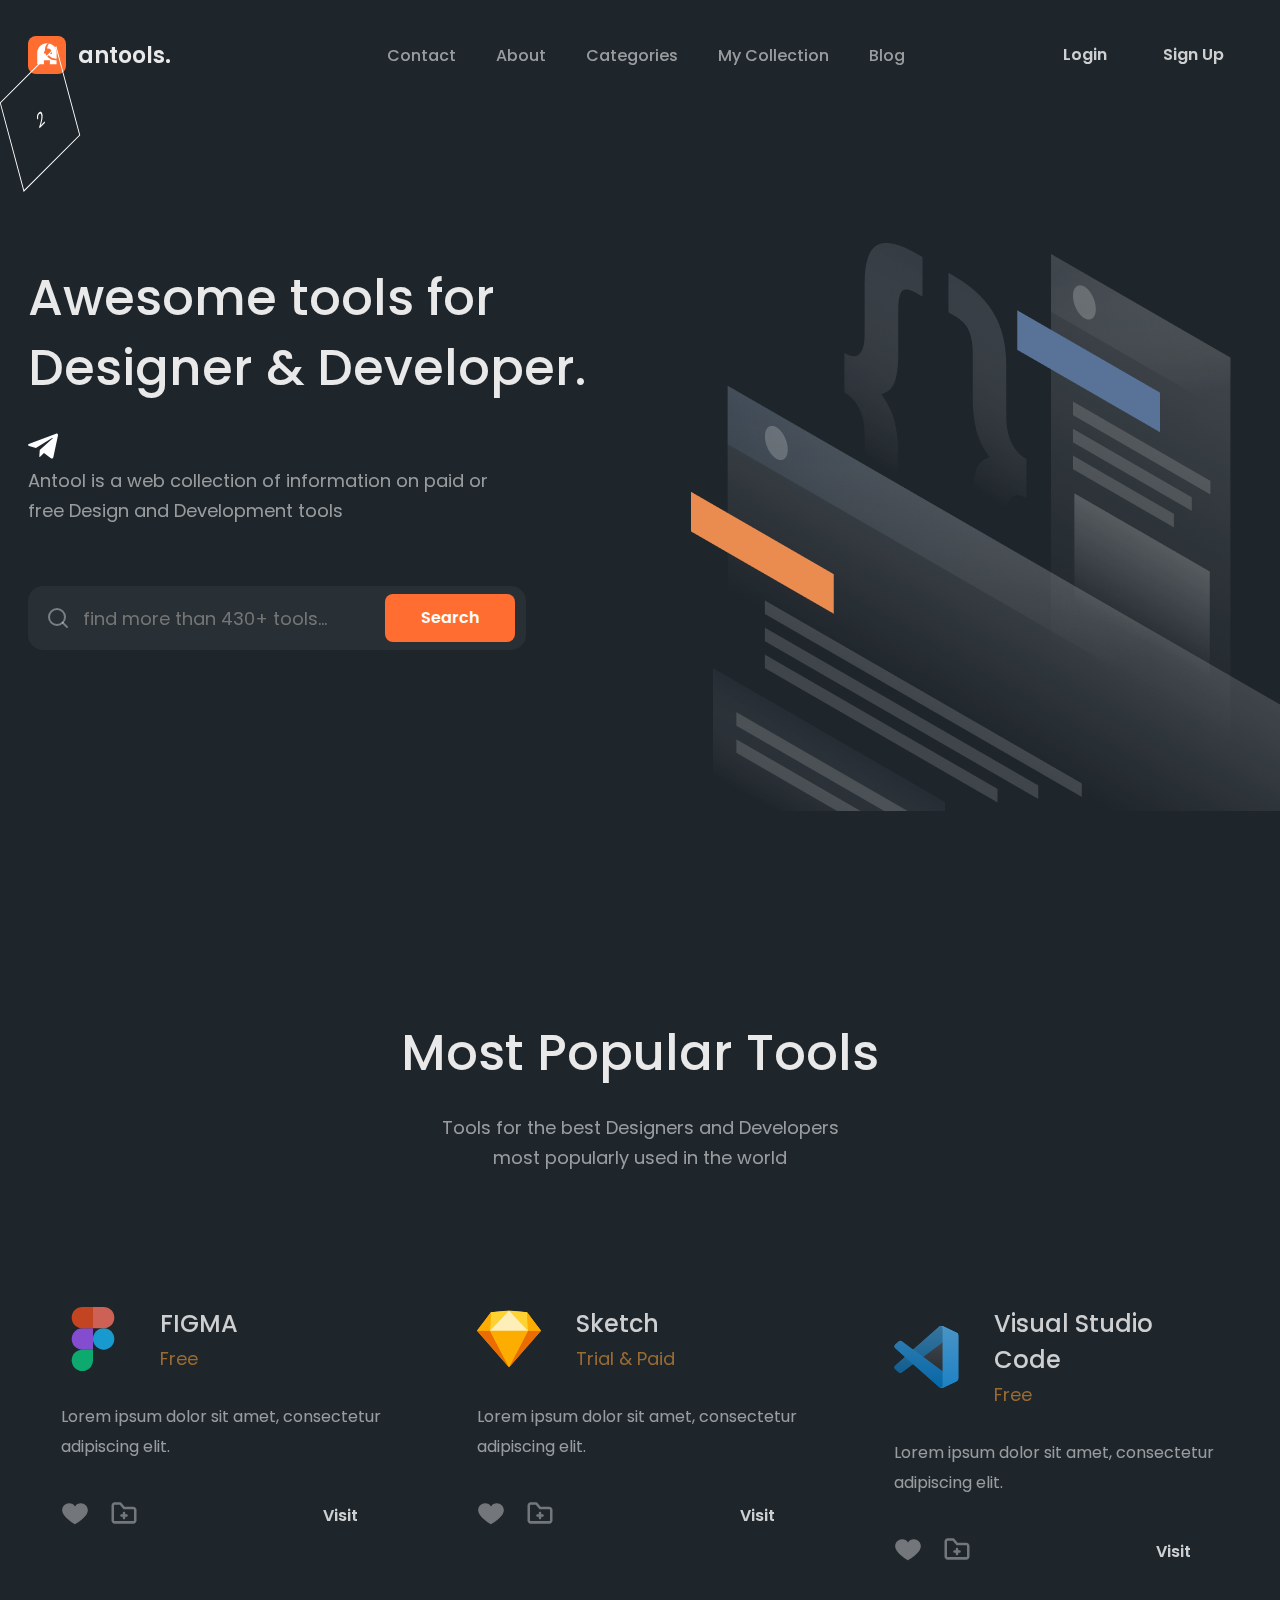
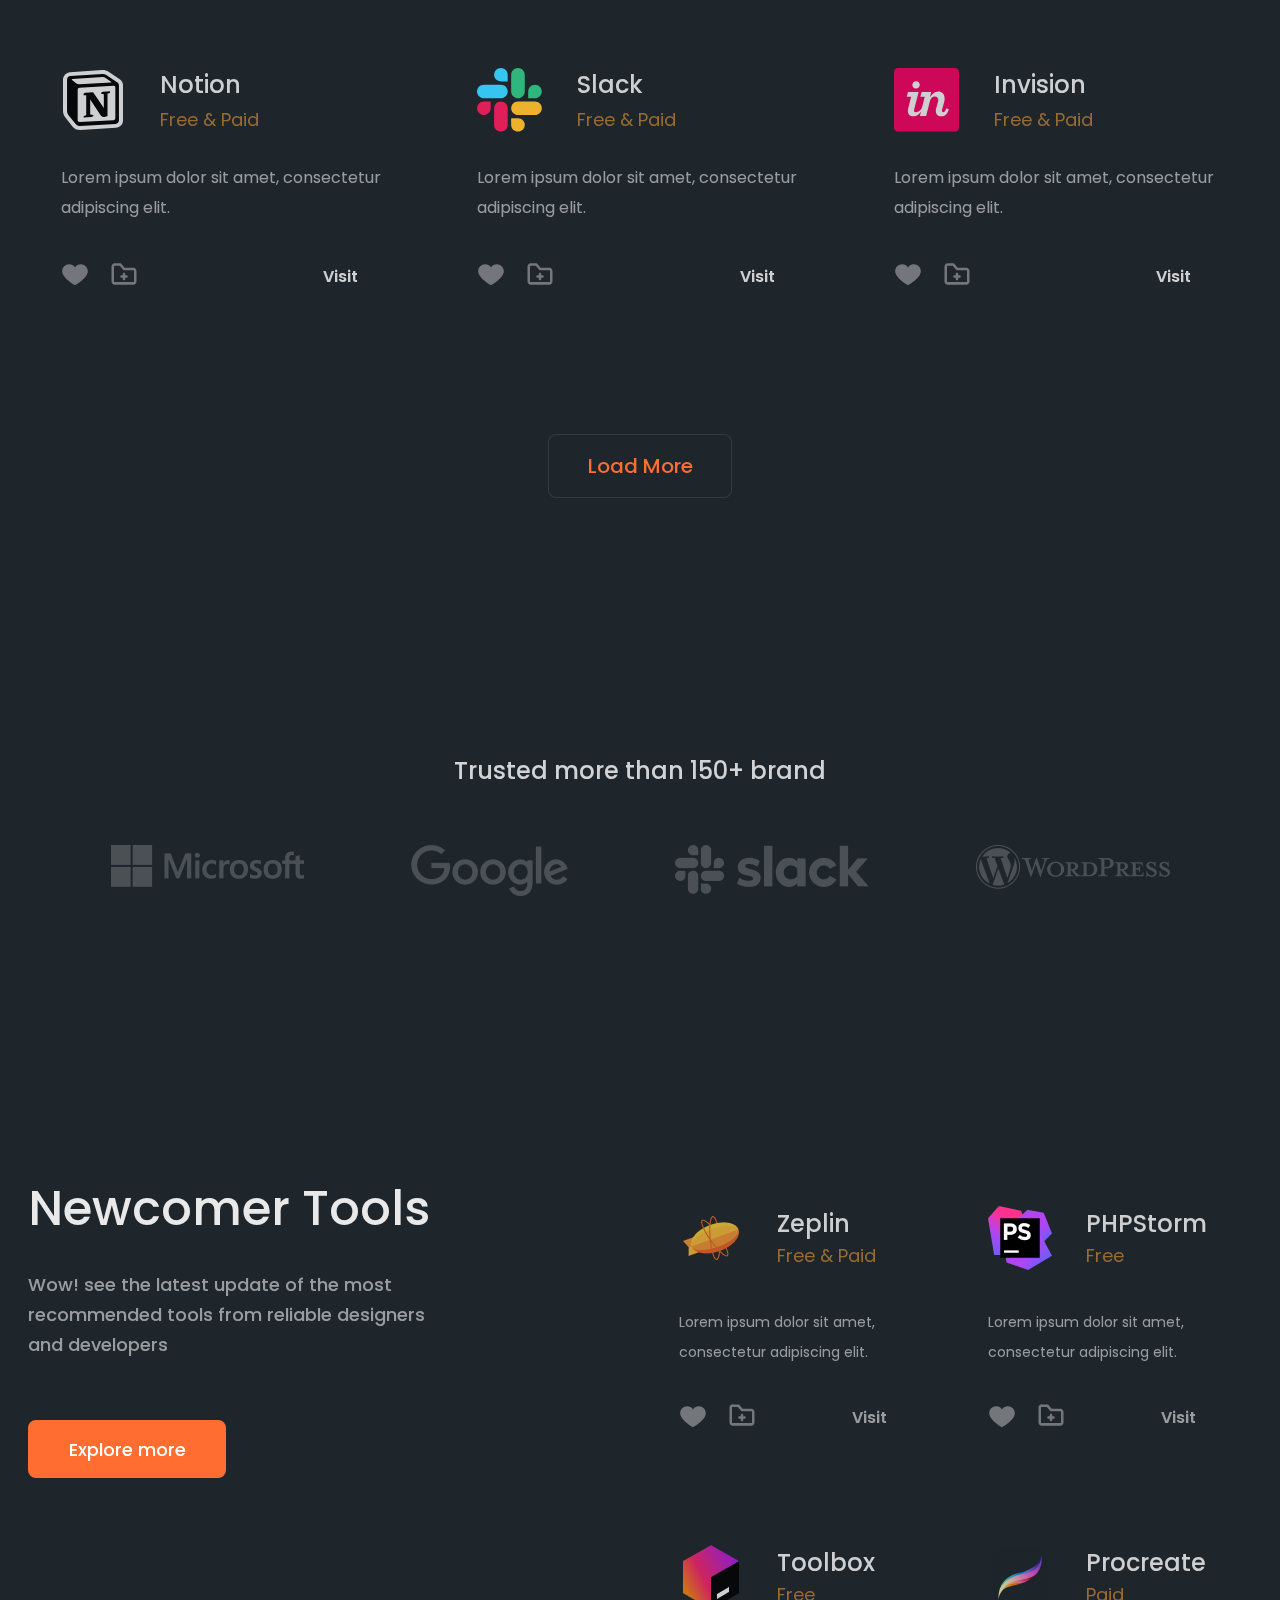
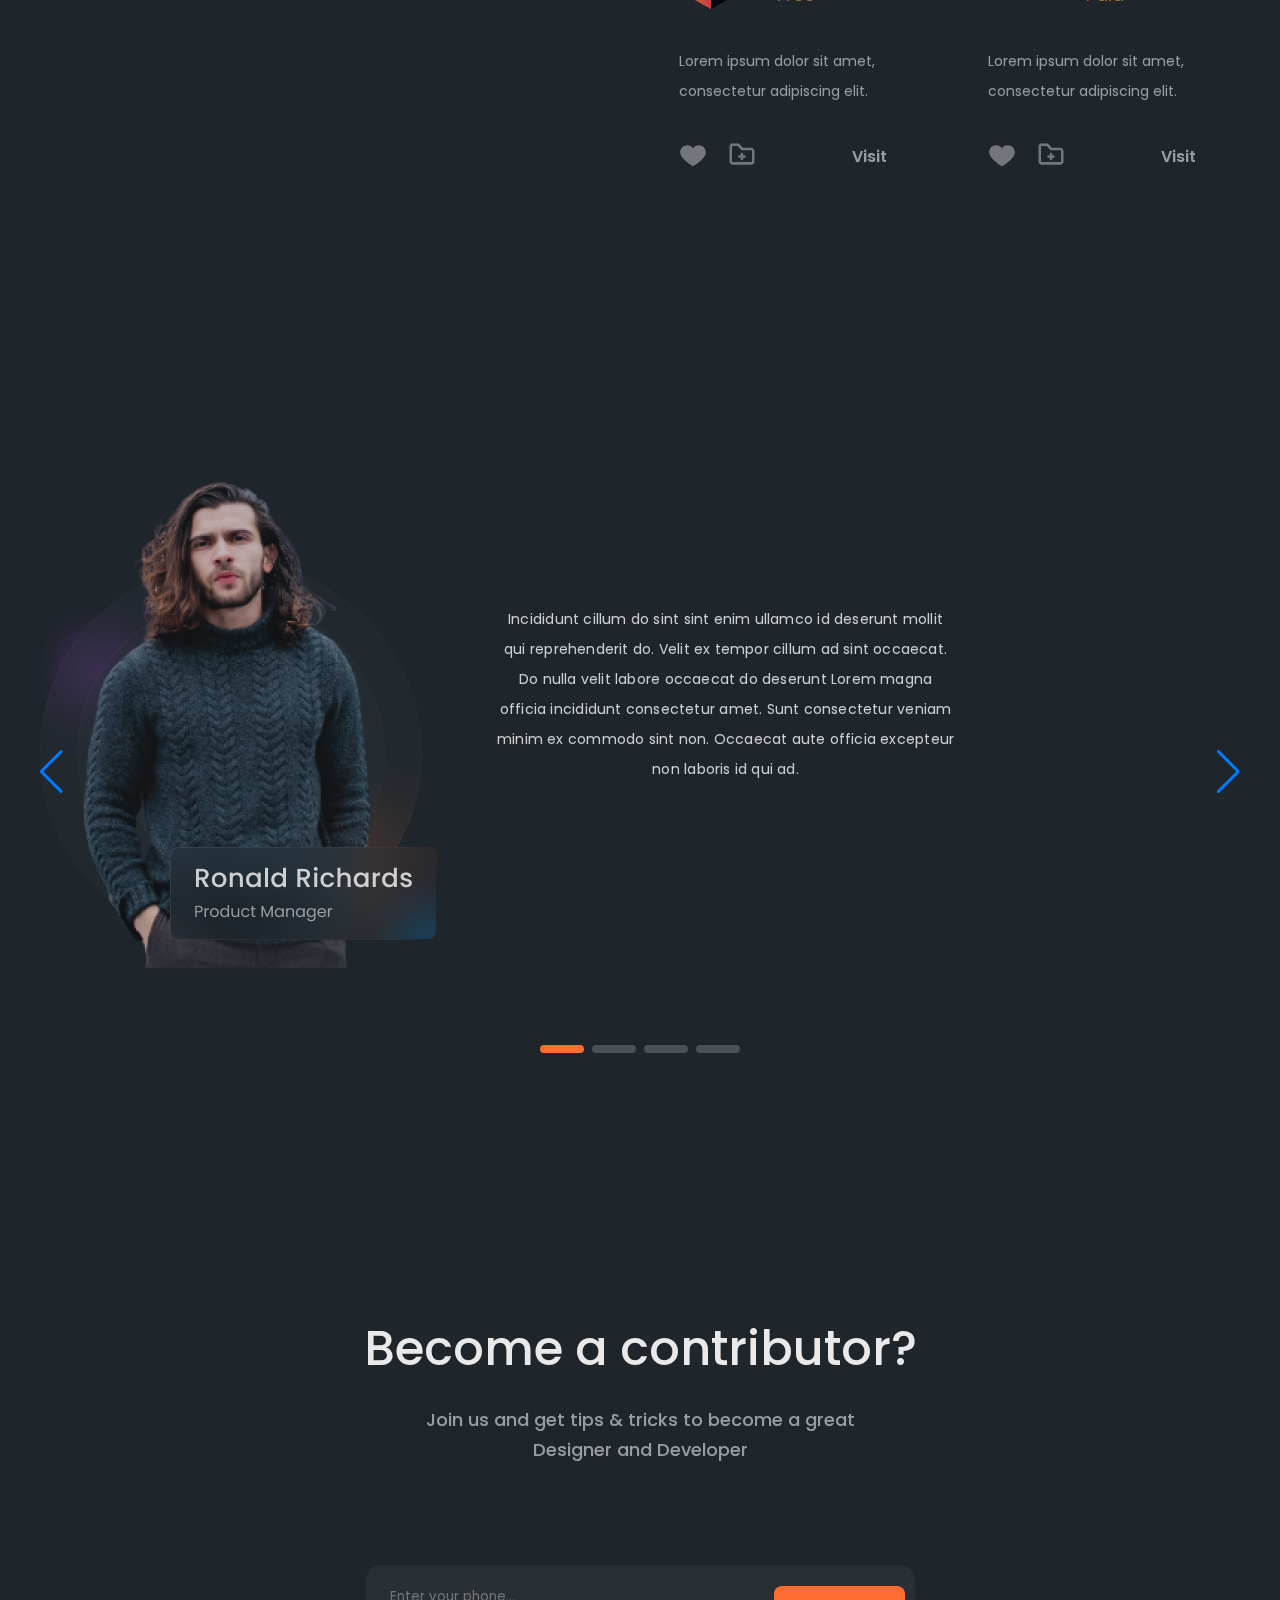
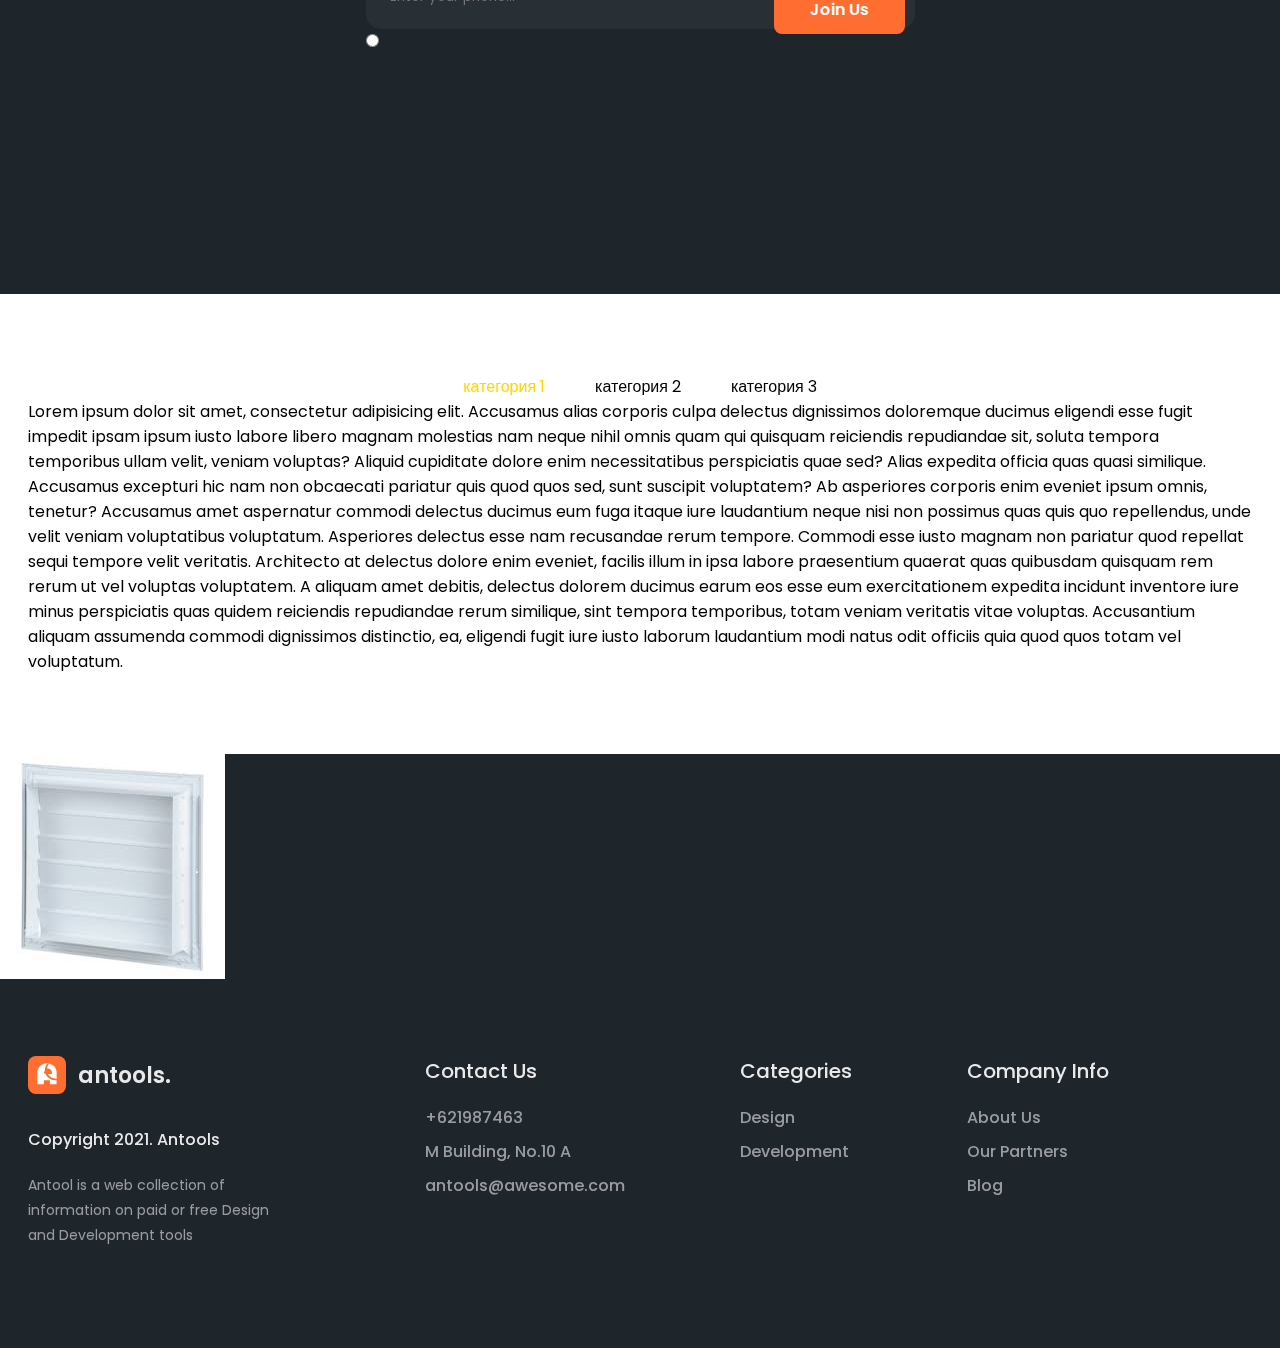
==== commit 0cc55847: "add romb and add telegram icon" ====
--- a/index.html
+++ b/index.html
@@ -71,13 +71,31 @@
         </div>
     </div>
 </header>
+
+<div class="romb">
+    2
+</div>
+
+
+
+
 <main class="main">
     <section class="home">
+
+
         <div class="container">
+
+
             <h2 class="title title_left">
                 Awesome tools for <br>
                 Designer & Developer.
             </h2>
+
+            <a href="#" class="telegram">
+                <svg width="30" height="26" viewBox="0 0 30 26" fill="white" xmlns="http://www.w3.org/2000/svg">
+<path d="M11.7713 16.9762L11.275 23.9563C11.985 23.9563 12.2925 23.6513 12.6613 23.285L15.99 20.1038L22.8875 25.155C24.1525 25.86 25.0438 25.4888 25.385 23.9913L29.9125 2.77624L29.9138 2.77499C30.315 0.904988 29.2375 0.173738 28.005 0.632488L1.39251 10.8212C-0.423741 11.5262 -0.396241 12.5387 1.08376 12.9975L7.88751 15.1137L23.6913 5.22499C24.435 4.73249 25.1113 5.00499 24.555 5.49749L11.7713 16.9762Z" />
+</svg>
+            </a>
 
             <p class="subtitle subtitle_left">
                 Antool is a web collection of information on paid or <br>
--- a/src/css/style.css
+++ b/src/css/style.css
@@ -914,4 +914,26 @@
 
 .radio {
   background: green;
+}
+
+.romb {
+  width: 80px;
+  height: 80px;
+  display: -webkit-box;
+  display: -ms-flexbox;
+  display: flex;
+  -webkit-box-pack: center;
+      -ms-flex-pack: center;
+          justify-content: center;
+  -webkit-box-align: center;
+      -ms-flex-align: center;
+          align-items: center;
+  color: white;
+  border: 1px solid white;
+  -webkit-transform: rotate(-45deg) skew(-30deg);
+          transform: rotate(-45deg) skew(-30deg);
+}
+
+.telegram:hover svg {
+  fill: green;
 }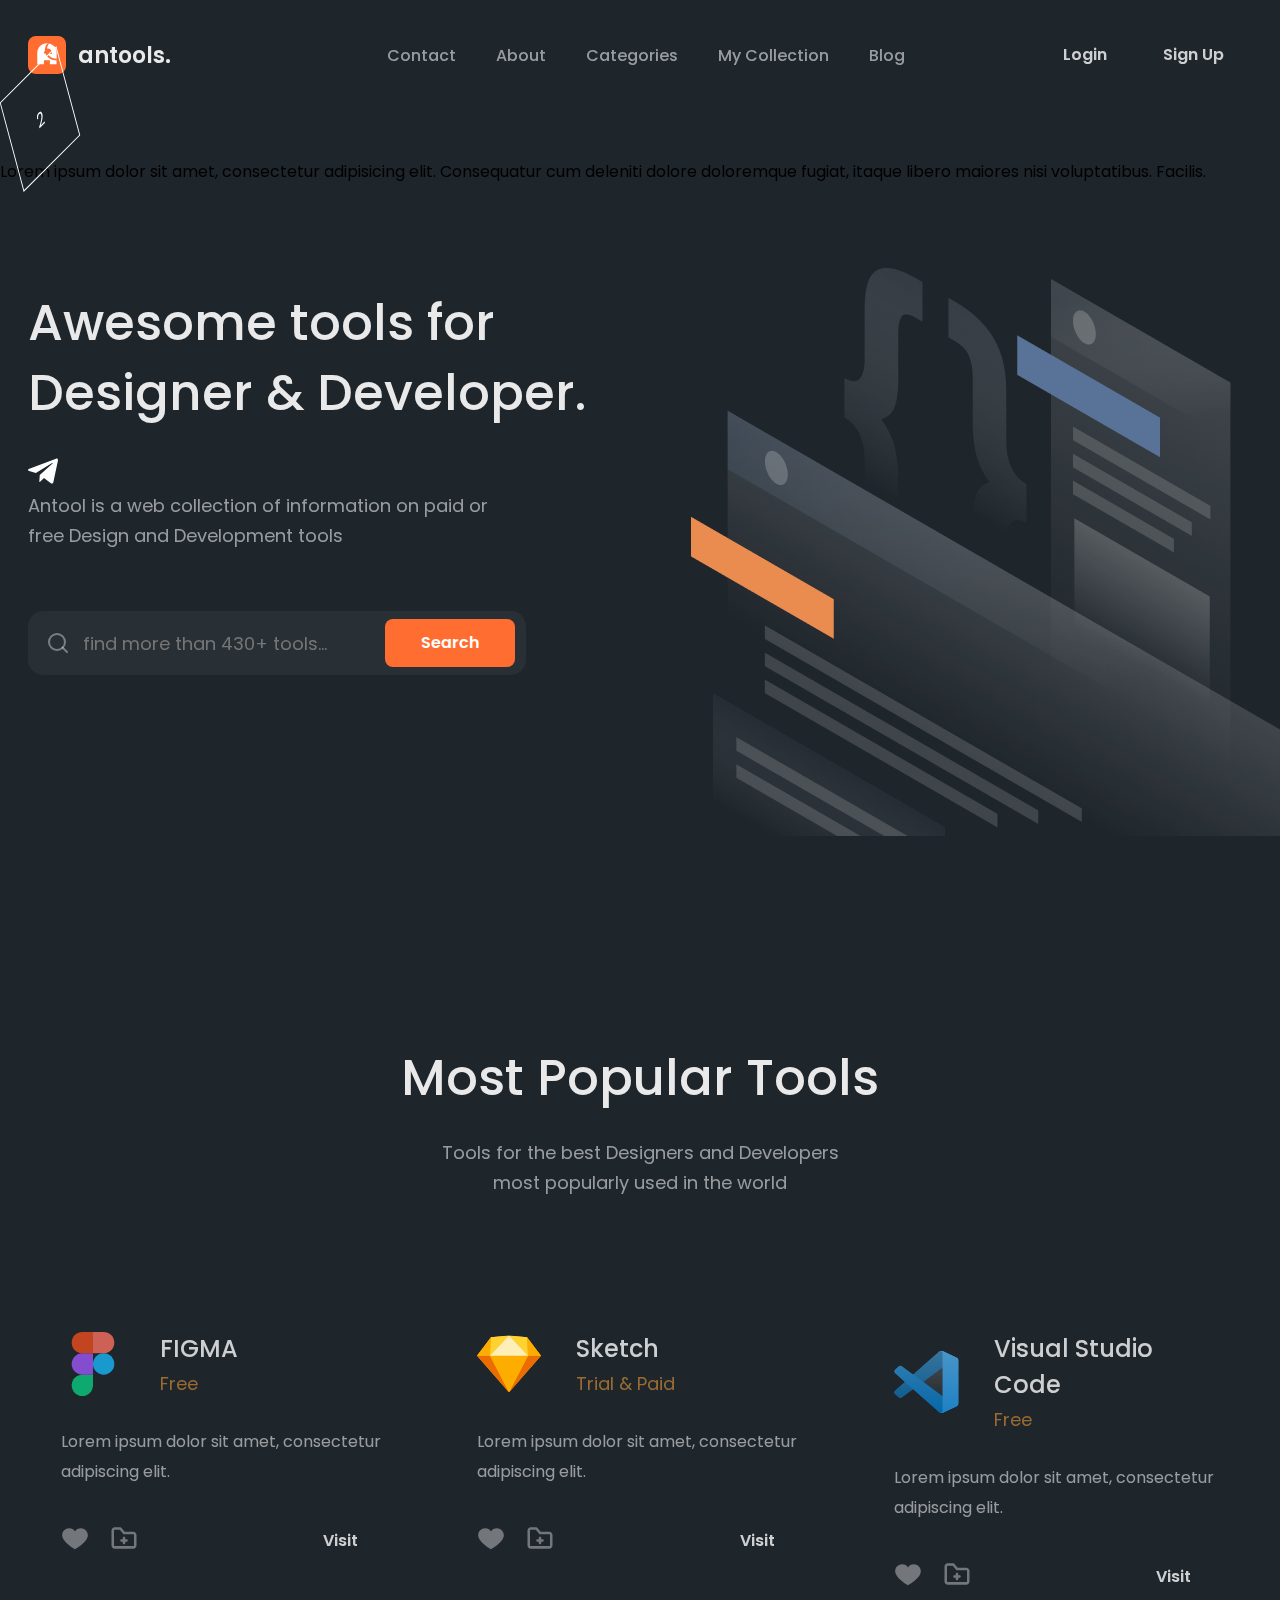
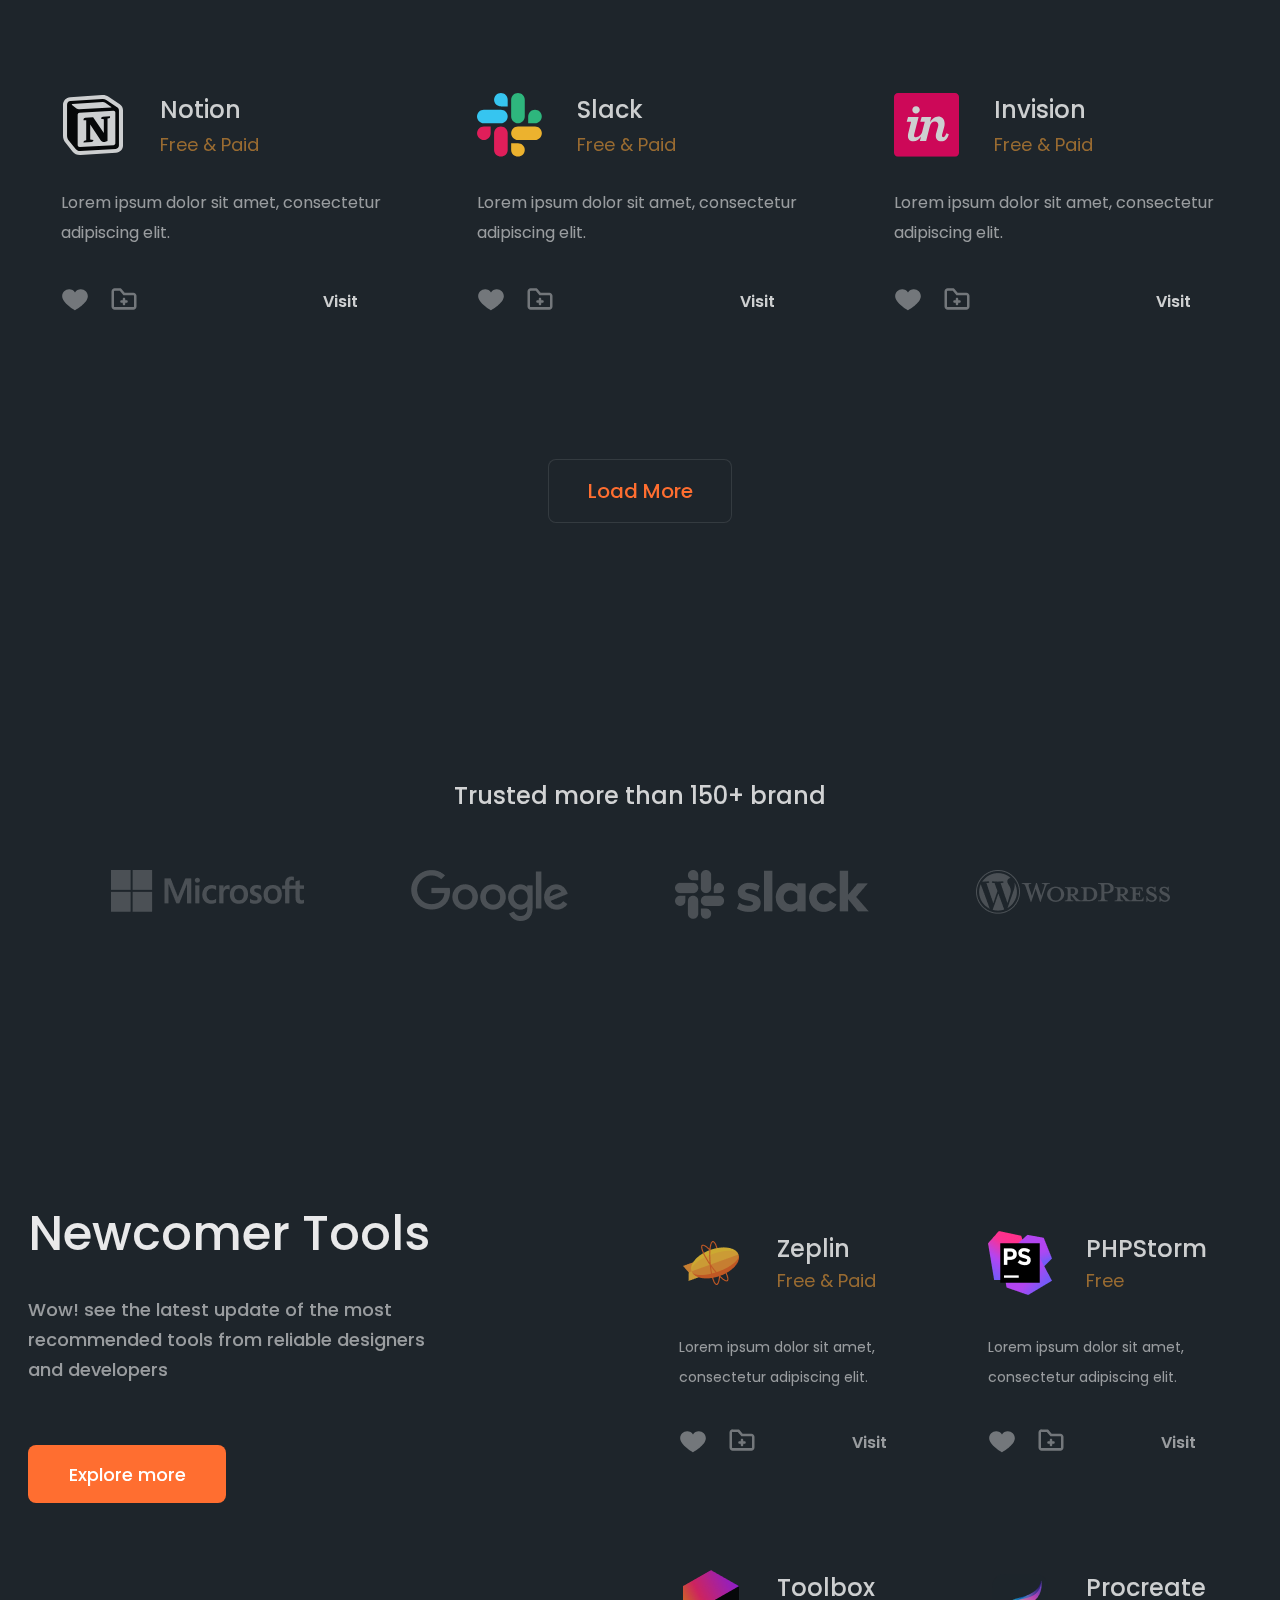
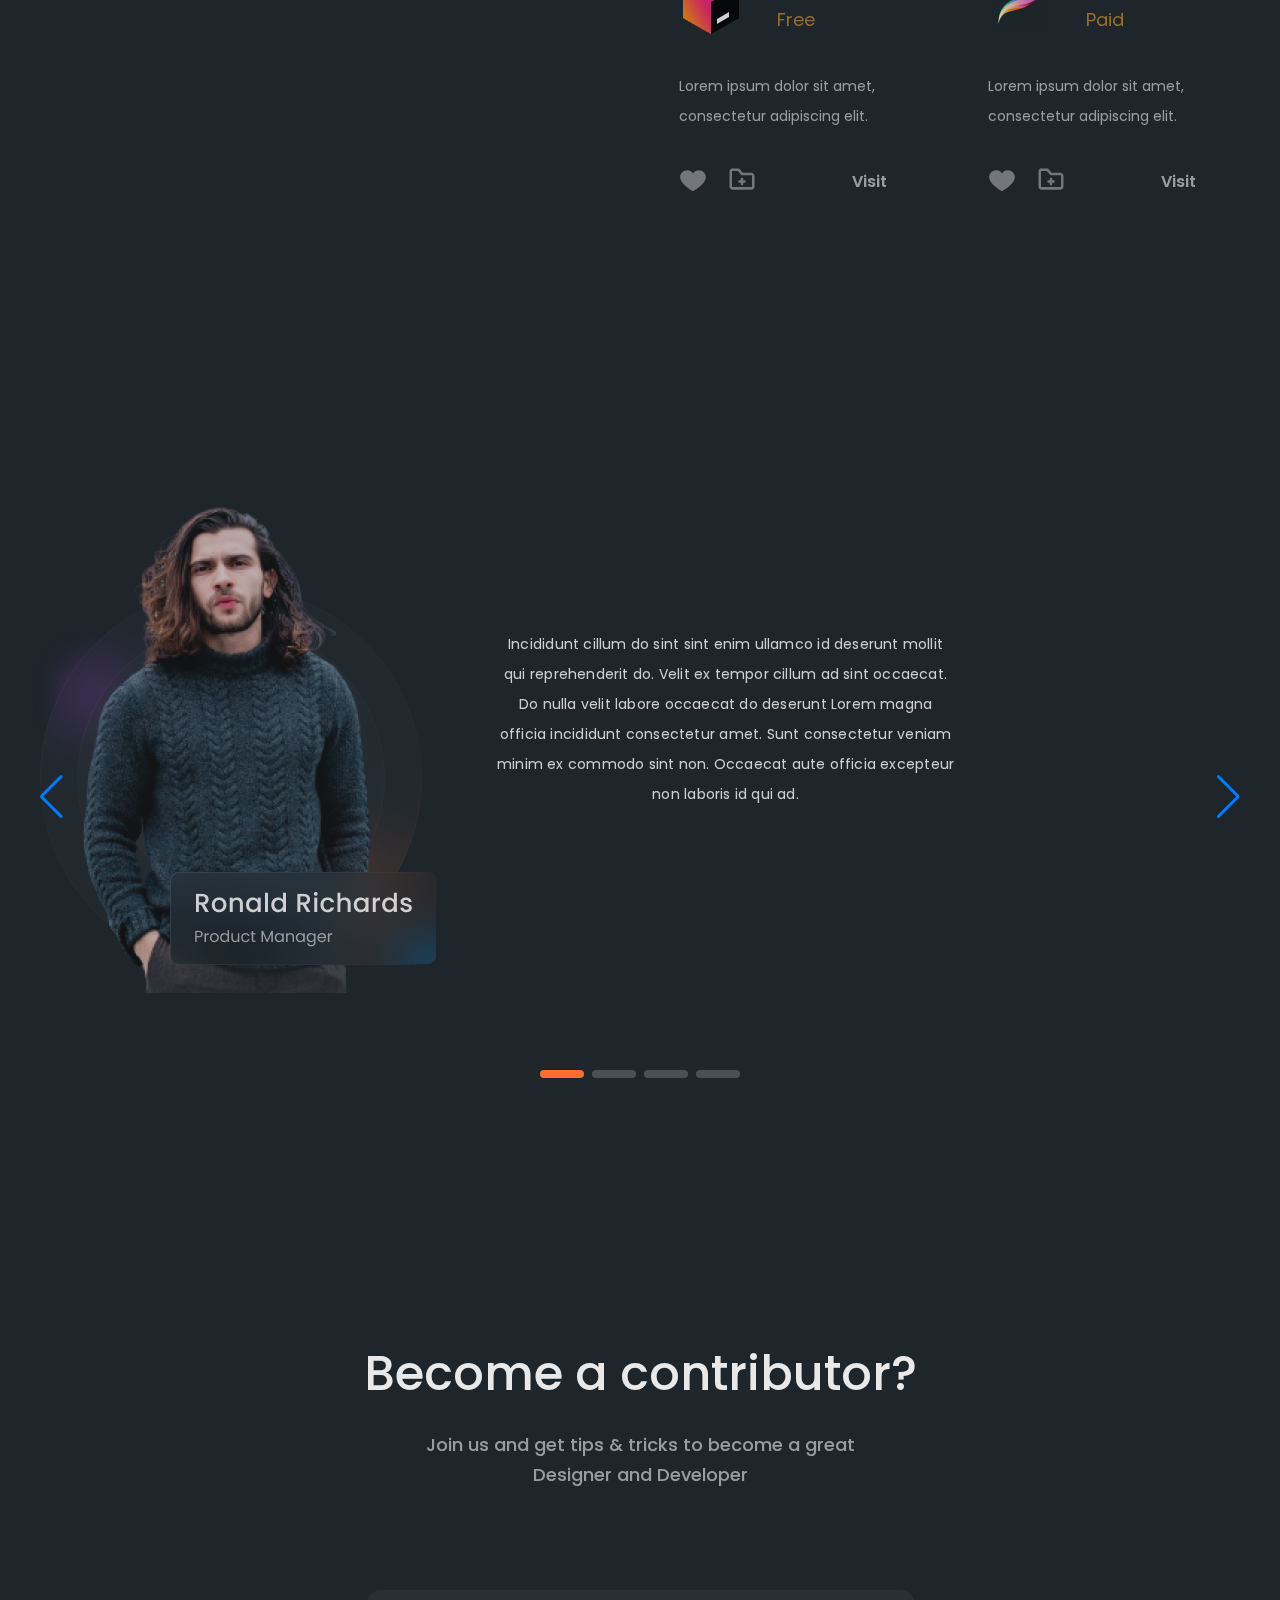
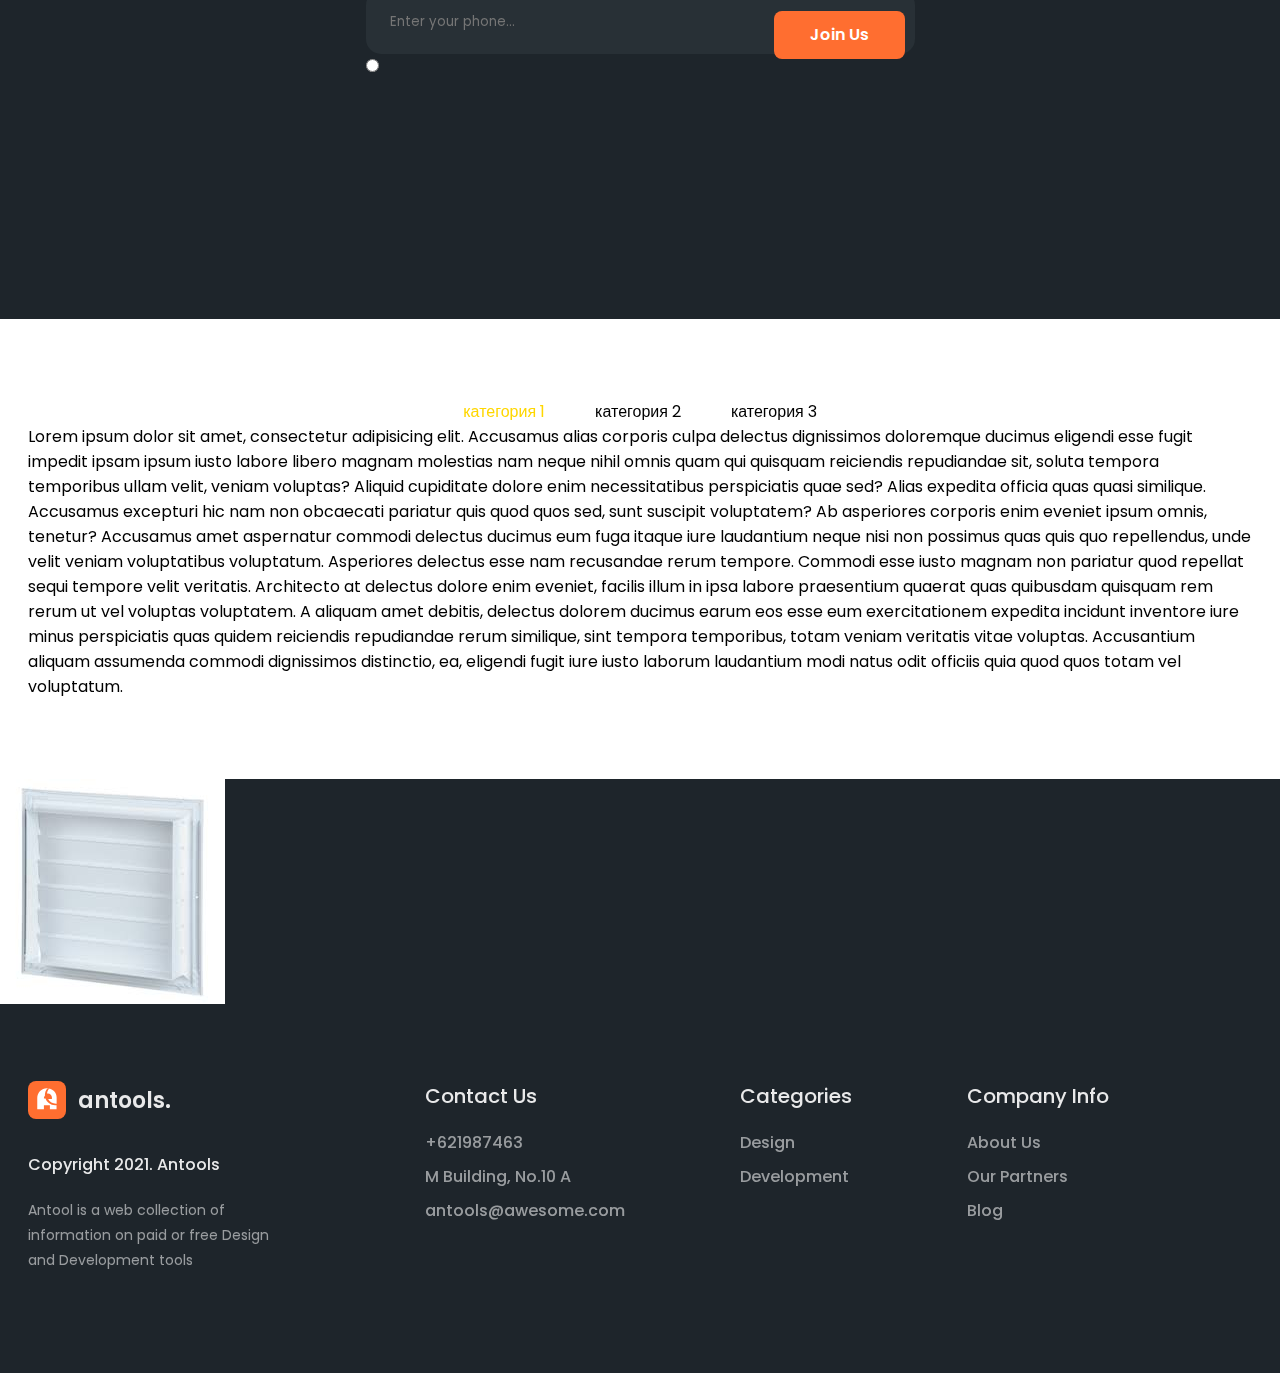
==== commit cb3598b4: "add lorem200" ====
--- a/index.html
+++ b/index.html
@@ -76,6 +76,8 @@
     2
 </div>
 
+Lorem ipsum dolor sit amet, consectetur adipisicing elit. Consequatur cum deleniti dolore doloremque fugiat, itaque libero maiores nisi voluptatibus. Facilis.
+
 
 
 
